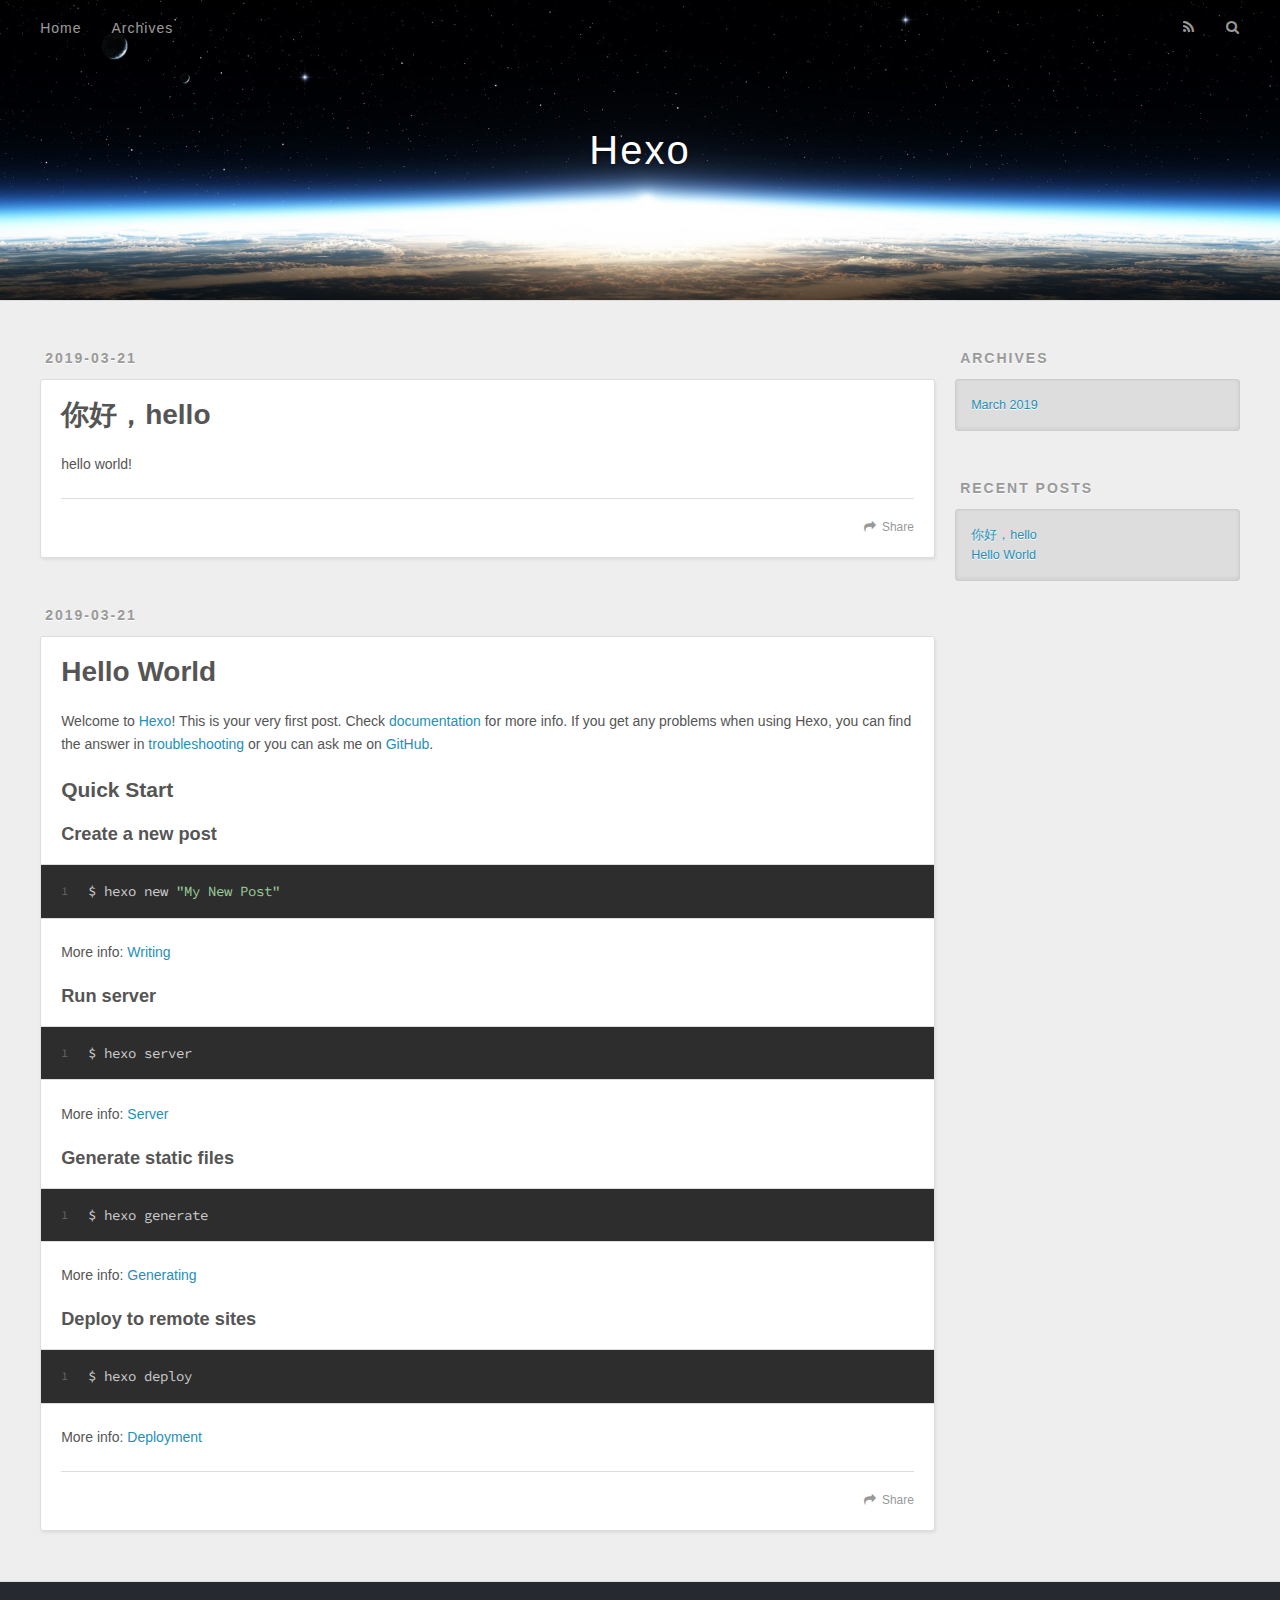
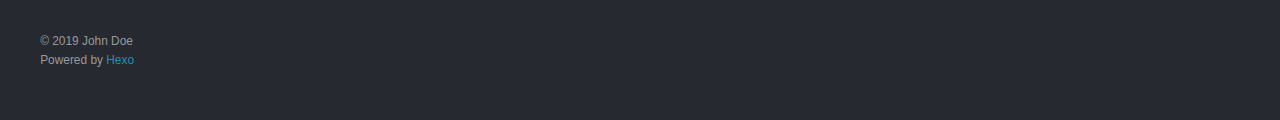
==== index.html @ f53dae97 "Site updated: 2019-03-24 10:38:30" ====
<!DOCTYPE html>
<html>
<head><meta name="generator" content="Hexo 3.8.0">
  <meta charset="utf-8">
  

  
  <title>Hexo</title>
  <meta name="viewport" content="width=device-width, initial-scale=1, maximum-scale=1">
  <meta property="og:type" content="website">
<meta property="og:title" content="Hexo">
<meta property="og:url" content="http://yoursite.com/index.html">
<meta property="og:site_name" content="Hexo">
<meta property="og:locale" content="default">
<meta name="twitter:card" content="summary">
<meta name="twitter:title" content="Hexo">
  
    <link rel="alternate" href="/atom.xml" title="Hexo" type="application/atom+xml">
  
  
    <link rel="icon" href="/favicon.png">
  
  
    <link href="//fonts.googleapis.com/css?family=Source+Code+Pro" rel="stylesheet" type="text/css">
  
  <link rel="stylesheet" href="/css/style.css">
</head>
</html>
<body>
  <div id="container">
    <div id="wrap">
      <header id="header">
  <div id="banner"></div>
  <div id="header-outer" class="outer">
    <div id="header-title" class="inner">
      <h1 id="logo-wrap">
        <a href="/" id="logo">Hexo</a>
      </h1>
      
    </div>
    <div id="header-inner" class="inner">
      <nav id="main-nav">
        <a id="main-nav-toggle" class="nav-icon"></a>
        
          <a class="main-nav-link" href="/">Home</a>
        
          <a class="main-nav-link" href="/archives">Archives</a>
        
      </nav>
      <nav id="sub-nav">
        
          <a id="nav-rss-link" class="nav-icon" href="/atom.xml" title="RSS Feed"></a>
        
        <a id="nav-search-btn" class="nav-icon" title="Search"></a>
      </nav>
      <div id="search-form-wrap">
        <form action="//google.com/search" method="get" accept-charset="UTF-8" class="search-form"><input type="search" name="q" class="search-form-input" placeholder="Search"><button type="submit" class="search-form-submit">&#xF002;</button><input type="hidden" name="sitesearch" value="http://yoursite.com"></form>
      </div>
    </div>
  </div>
</header>
      <div class="outer">
        <section id="main">
  
    <article id="post-你好，hello" class="article article-type-post" itemscope itemprop="blogPost">
  <div class="article-meta">
    <a href="/2019/03/21/你好，hello/" class="article-date">
  <time datetime="2019-03-20T16:40:47.000Z" itemprop="datePublished">2019-03-21</time>
</a>
    
  </div>
  <div class="article-inner">
    
    
      <header class="article-header">
        
  
    <h1 itemprop="name">
      <a class="article-title" href="/2019/03/21/你好，hello/">你好，hello</a>
    </h1>
  

      </header>
    
    <div class="article-entry" itemprop="articleBody">
      
        <p>hello world!</p>

      
    </div>
    <footer class="article-footer">
      <a data-url="http://yoursite.com/2019/03/21/你好，hello/" data-id="cjthg7t0x0001mwy4yg0ju1cf" class="article-share-link">Share</a>
      
      
    </footer>
  </div>
  
</article>


  
    <article id="post-hello-world" class="article article-type-post" itemscope itemprop="blogPost">
  <div class="article-meta">
    <a href="/2019/03/21/hello-world/" class="article-date">
  <time datetime="2019-03-20T16:17:54.569Z" itemprop="datePublished">2019-03-21</time>
</a>
    
  </div>
  <div class="article-inner">
    
    
      <header class="article-header">
        
  
    <h1 itemprop="name">
      <a class="article-title" href="/2019/03/21/hello-world/">Hello World</a>
    </h1>
  

      </header>
    
    <div class="article-entry" itemprop="articleBody">
      
        <p>Welcome to <a href="https://hexo.io/" target="_blank" rel="noopener">Hexo</a>! This is your very first post. Check <a href="https://hexo.io/docs/" target="_blank" rel="noopener">documentation</a> for more info. If you get any problems when using Hexo, you can find the answer in <a href="https://hexo.io/docs/troubleshooting.html" target="_blank" rel="noopener">troubleshooting</a> or you can ask me on <a href="https://github.com/hexojs/hexo/issues" target="_blank" rel="noopener">GitHub</a>.</p>
<h2 id="Quick-Start"><a href="#Quick-Start" class="headerlink" title="Quick Start"></a>Quick Start</h2><h3 id="Create-a-new-post"><a href="#Create-a-new-post" class="headerlink" title="Create a new post"></a>Create a new post</h3><figure class="highlight bash"><table><tr><td class="gutter"><pre><span class="line">1</span><br></pre></td><td class="code"><pre><span class="line">$ hexo new <span class="string">"My New Post"</span></span><br></pre></td></tr></table></figure>
<p>More info: <a href="https://hexo.io/docs/writing.html" target="_blank" rel="noopener">Writing</a></p>
<h3 id="Run-server"><a href="#Run-server" class="headerlink" title="Run server"></a>Run server</h3><figure class="highlight bash"><table><tr><td class="gutter"><pre><span class="line">1</span><br></pre></td><td class="code"><pre><span class="line">$ hexo server</span><br></pre></td></tr></table></figure>
<p>More info: <a href="https://hexo.io/docs/server.html" target="_blank" rel="noopener">Server</a></p>
<h3 id="Generate-static-files"><a href="#Generate-static-files" class="headerlink" title="Generate static files"></a>Generate static files</h3><figure class="highlight bash"><table><tr><td class="gutter"><pre><span class="line">1</span><br></pre></td><td class="code"><pre><span class="line">$ hexo generate</span><br></pre></td></tr></table></figure>
<p>More info: <a href="https://hexo.io/docs/generating.html" target="_blank" rel="noopener">Generating</a></p>
<h3 id="Deploy-to-remote-sites"><a href="#Deploy-to-remote-sites" class="headerlink" title="Deploy to remote sites"></a>Deploy to remote sites</h3><figure class="highlight bash"><table><tr><td class="gutter"><pre><span class="line">1</span><br></pre></td><td class="code"><pre><span class="line">$ hexo deploy</span><br></pre></td></tr></table></figure>
<p>More info: <a href="https://hexo.io/docs/deployment.html" target="_blank" rel="noopener">Deployment</a></p>

      
    </div>
    <footer class="article-footer">
      <a data-url="http://yoursite.com/2019/03/21/hello-world/" data-id="cjthg7t0c0000mwy4urwlwhqb" class="article-share-link">Share</a>
      
      
    </footer>
  </div>
  
</article>


  


</section>
        
          <aside id="sidebar">
  
    

  
    

  
    
  
    
  <div class="widget-wrap">
    <h3 class="widget-title">Archives</h3>
    <div class="widget">
      <ul class="archive-list"><li class="archive-list-item"><a class="archive-list-link" href="/archives/2019/03/">March 2019</a></li></ul>
    </div>
  </div>


  
    
  <div class="widget-wrap">
    <h3 class="widget-title">Recent Posts</h3>
    <div class="widget">
      <ul>
        
          <li>
            <a href="/2019/03/21/你好，hello/">你好，hello</a>
          </li>
        
          <li>
            <a href="/2019/03/21/hello-world/">Hello World</a>
          </li>
        
      </ul>
    </div>
  </div>

  
</aside>
        
      </div>
      <footer id="footer">
  
  <div class="outer">
    <div id="footer-info" class="inner">
      &copy; 2019 John Doe<br>
      Powered by <a href="http://hexo.io/" target="_blank">Hexo</a>
    </div>
  </div>
</footer>
    </div>
    <nav id="mobile-nav">
  
    <a href="/" class="mobile-nav-link">Home</a>
  
    <a href="/archives" class="mobile-nav-link">Archives</a>
  
</nav>
    

<script src="//ajax.googleapis.com/ajax/libs/jquery/2.0.3/jquery.min.js"></script>


  <link rel="stylesheet" href="/fancybox/jquery.fancybox.css">
  <script src="/fancybox/jquery.fancybox.pack.js"></script>


<script src="/js/script.js"></script>



  </div>
</body>
</html>
---- css/style.css ----
body {
  width: 100%;
}
body:before,
body:after {
  content: "";
  display: table;
}
body:after {
  clear: both;
}
html,
body,
div,
span,
applet,
object,
iframe,
h1,
h2,
h3,
h4,
h5,
h6,
p,
blockquote,
pre,
a,
abbr,
acronym,
address,
big,
cite,
code,
del,
dfn,
em,
img,
ins,
kbd,
q,
s,
samp,
small,
strike,
strong,
sub,
sup,
tt,
var,
dl,
dt,
dd,
ol,
ul,
li,
fieldset,
form,
label,
legend,
table,
caption,
tbody,
tfoot,
thead,
tr,
th,
td {
  margin: 0;
  padding: 0;
  border: 0;
  outline: 0;
  font-weight: inherit;
  font-style: inherit;
  font-family: inherit;
  font-size: 100%;
  vertical-align: baseline;
}
body {
  line-height: 1;
  color: #000;
  background: #fff;
}
ol,
ul {
  list-style: none;
}
table {
  border-collapse: separate;
  border-spacing: 0;
  vertical-align: middle;
}
caption,
th,
td {
  text-align: left;
  font-weight: normal;
  vertical-align: middle;
}
a img {
  border: none;
}
input,
button {
  margin: 0;
  padding: 0;
}
input::-moz-focus-inner,
button::-moz-focus-inner {
  border: 0;
  padding: 0;
}
@font-face {
  font-family: FontAwesome;
  font-style: normal;
  font-weight: normal;
  src: url("fonts/fontawesome-webfont.eot?v=#4.0.3");
  src: url("fonts/fontawesome-webfont.eot?#iefix&v=#4.0.3") format("embedded-opentype"), url("fonts/fontawesome-webfont.woff?v=#4.0.3") format("woff"), url("fonts/fontawesome-webfont.ttf?v=#4.0.3") format("truetype"), url("fonts/fontawesome-webfont.svg#fontawesomeregular?v=#4.0.3") format("svg");
}
html,
body,
#container {
  height: 100%;
}
body {
  background: #eee;
  font: 14px -apple-system, BlinkMacSystemFont, "Segoe UI", "Roboto", "Oxygen", "Ubuntu", "Cantarell", "Fira Sans", "Droid Sans", "Helvetica Neue", sans-serif;
  -webkit-text-size-adjust: 100%;
}
.outer {
  max-width: 1220px;
  margin: 0 auto;
  padding: 0 20px;
}
.outer:before,
.outer:after {
  content: "";
  display: table;
}
.outer:after {
  clear: both;
}
.inner {
  display: inline;
  float: left;
  width: 98.33333333333333%;
  margin: 0 0.833333333333333%;
}
.left,
.alignleft {
  float: left;
}
.right,
.alignright {
  float: right;
}
.clear {
  clear: both;
}
#container {
  position: relative;
}
.mobile-nav-on {
  overflow: hidden;
}
#wrap {
  height: 100%;
  width: 100%;
  position: absolute;
  top: 0;
  left: 0;
  -webkit-transition: 0.2s ease-out;
  -moz-transition: 0.2s ease-out;
  -ms-transition: 0.2s ease-out;
  transition: 0.2s ease-out;
  z-index: 1;
  background: #eee;
}
.mobile-nav-on #wrap {
  left: 280px;
}
@media screen and (min-width: 768px) {
  #main {
    display: inline;
    float: left;
    width: 73.33333333333333%;
    margin: 0 0.833333333333333%;
  }
}
.article-date,
.article-category-link,
.archive-year,
.widget-title {
  text-decoration: none;
  text-transform: uppercase;
  letter-spacing: 2px;
  color: #999;
  margin-bottom: 1em;
  margin-left: 5px;
  line-height: 1em;
  text-shadow: 0 1px #fff;
  font-weight: bold;
}
.article-inner,
.archive-article-inner {
  background: #fff;
  -webkit-box-shadow: 1px 2px 3px #ddd;
  box-shadow: 1px 2px 3px #ddd;
  border: 1px solid #ddd;
  border-radius: 3px;
}
.article-entry h1,
.widget h1 {
  font-size: 2em;
}
.article-entry h2,
.widget h2 {
  font-size: 1.5em;
}
.article-entry h3,
.widget h3 {
  font-size: 1.3em;
}
.article-entry h4,
.widget h4 {
  font-size: 1.2em;
}
.article-entry h5,
.widget h5 {
  font-size: 1em;
}
.article-entry h6,
.widget h6 {
  font-size: 1em;
  color: #999;
}
.article-entry hr,
.widget hr {
  border: 1px dashed #ddd;
}
.article-entry strong,
.widget strong {
  font-weight: bold;
}
.article-entry em,
.widget em,
.article-entry cite,
.widget cite {
  font-style: italic;
}
.article-entry sup,
.widget sup,
.article-entry sub,
.widget sub {
  font-size: 0.75em;
  line-height: 0;
  position: relative;
  vertical-align: baseline;
}
.article-entry sup,
.widget sup {
  top: -0.5em;
}
.article-entry sub,
.widget sub {
  bottom: -0.2em;
}
.article-entry small,
.widget small {
  font-size: 0.85em;
}
.article-entry acronym,
.widget acronym,
.article-entry abbr,
.widget abbr {
  border-bottom: 1px dotted;
}
.article-entry ul,
.widget ul,
.article-entry ol,
.widget ol,
.article-entry dl,
.widget dl {
  margin: 0 20px;
  line-height: 1.6em;
}
.article-entry ul ul,
.widget ul ul,
.article-entry ol ul,
.widget ol ul,
.article-entry ul ol,
.widget ul ol,
.article-entry ol ol,
.widget ol ol {
  margin-top: 0;
  margin-bottom: 0;
}
.article-entry ul,
.widget ul {
  list-style: disc;
}
.article-entry ol,
.widget ol {
  list-style: decimal;
}
.article-entry dt,
.widget dt {
  font-weight: bold;
}
#header {
  height: 300px;
  position: relative;
  border-bottom: 1px solid #ddd;
}
#header:before,
#header:after {
  content: "";
  position: absolute;
  left: 0;
  right: 0;
  height: 40px;
}
#header:before {
  top: 0;
  background: -webkit-linear-gradient(rgba(0,0,0,0.2), transparent);
  background: -moz-linear-gradient(rgba(0,0,0,0.2), transparent);
  background: -ms-linear-gradient(rgba(0,0,0,0.2), transparent);
  background: linear-gradient(rgba(0,0,0,0.2), transparent);
}
#header:after {
  bottom: 0;
  background: -webkit-linear-gradient(transparent, rgba(0,0,0,0.2));
  background: -moz-linear-gradient(transparent, rgba(0,0,0,0.2));
  background: -ms-linear-gradient(transparent, rgba(0,0,0,0.2));
  background: linear-gradient(transparent, rgba(0,0,0,0.2));
}
#header-outer {
  height: 100%;
  position: relative;
}
#header-inner {
  position: relative;
  overflow: hidden;
}
#banner {
  position: absolute;
  top: 0;
  left: 0;
  width: 100%;
  height: 100%;
  background: url("images/banner.jpg") center #000;
  -webkit-background-size: cover;
  -moz-background-size: cover;
  background-size: cover;
  z-index: -1;
}
#header-title {
  text-align: center;
  height: 40px;
  position: absolute;
  top: 50%;
  left: 0;
  margin-top: -20px;
}
#logo,
#subtitle {
  text-decoration: none;
  color: #fff;
  font-weight: 300;
  text-shadow: 0 1px 4px rgba(0,0,0,0.3);
}
#logo {
  font-size: 40px;
  line-height: 40px;
  letter-spacing: 2px;
}
#subtitle {
  font-size: 16px;
  line-height: 16px;
  letter-spacing: 1px;
}
#subtitle-wrap {
  margin-top: 16px;
}
#main-nav {
  float: left;
  margin-left: -15px;
}
.nav-icon,
.main-nav-link {
  float: left;
  color: #fff;
  opacity: 0.6;
  text-decoration: none;
  text-shadow: 0 1px rgba(0,0,0,0.2);
  -webkit-transition: opacity 0.2s;
  -moz-transition: opacity 0.2s;
  -ms-transition: opacity 0.2s;
  transition: opacity 0.2s;
  display: block;
  padding: 20px 15px;
}
.nav-icon:hover,
.main-nav-link:hover {
  opacity: 1;
}
.nav-icon {
  font-family: FontAwesome;
  text-align: center;
  font-size: 14px;
  width: 14px;
  height: 14px;
  padding: 20px 15px;
  position: relative;
  cursor: pointer;
}
.main-nav-link {
  font-weight: 300;
  letter-spacing: 1px;
}
@media screen and (max-width: 479px) {
  .main-nav-link {
    display: none;
  }
}
#main-nav-toggle {
  display: none;
}
#main-nav-toggle:before {
  content: "\f0c9";
}
@media screen and (max-width: 479px) {
  #main-nav-toggle {
    display: block;
  }
}
#sub-nav {
  float: right;
  margin-right: -15px;
}
#nav-rss-link:before {
  content: "\f09e";
}
#nav-search-btn:before {
  content: "\f002";
}
#search-form-wrap {
  position: absolute;
  top: 15px;
  width: 150px;
  height: 30px;
  right: -150px;
  opacity: 0;
  -webkit-transition: 0.2s ease-out;
  -moz-transition: 0.2s ease-out;
  -ms-transition: 0.2s ease-out;
  transition: 0.2s ease-out;
}
#search-form-wrap.on {
  opacity: 1;
  right: 0;
}
@media screen and (max-width: 479px) {
  #search-form-wrap {
    width: 100%;
    right: -100%;
  }
}
.search-form {
  position: absolute;
  top: 0;
  left: 0;
  right: 0;
  background: #fff;
  padding: 5px 15px;
  border-radius: 15px;
  -webkit-box-shadow: 0 0 10px rgba(0,0,0,0.3);
  box-shadow: 0 0 10px rgba(0,0,0,0.3);
}
.search-form-input {
  border: none;
  background: none;
  color: #555;
  width: 100%;
  font: 13px -apple-system, BlinkMacSystemFont, "Segoe UI", "Roboto", "Oxygen", "Ubuntu", "Cantarell", "Fira Sans", "Droid Sans", "Helvetica Neue", sans-serif;
  outline: none;
}
.search-form-input::-webkit-search-results-decoration,
.search-form-input::-webkit-search-cancel-button {
  -webkit-appearance: none;
}
.search-form-submit {
  position: absolute;
  top: 50%;
  right: 10px;
  margin-top: -7px;
  font: 13px FontAwesome;
  border: none;
  background: none;
  color: #bbb;
  cursor: pointer;
}
.search-form-submit:hover,
.search-form-submit:focus {
  color: #777;
}
.article {
  margin: 50px 0;
}
.article-inner {
  overflow: hidden;
}
.article-meta:before,
.article-meta:after {
  content: "";
  display: table;
}
.article-meta:after {
  clear: both;
}
.article-date {
  float: left;
}
.article-category {
  float: left;
  line-height: 1em;
  color: #ccc;
  text-shadow: 0 1px #fff;
  margin-left: 8px;
}
.article-category:before {
  content: "\2022";
}
.article-category-link {
  margin: 0 12px 1em;
}
.article-header {
  padding: 20px 20px 0;
}
.article-title {
  text-decoration: none;
  font-size: 2em;
  font-weight: bold;
  color: #555;
  line-height: 1.1em;
  -webkit-transition: color 0.2s;
  -moz-transition: color 0.2s;
  -ms-transition: color 0.2s;
  transition: color 0.2s;
}
a.article-title:hover {
  color: #258fb8;
}
.article-entry {
  color: #555;
  padding: 0 20px;
}
.article-entry:before,
.article-entry:after {
  content: "";
  display: table;
}
.article-entry:after {
  clear: both;
}
.article-entry p,
.article-entry table {
  line-height: 1.6em;
  margin: 1.6em 0;
}
.article-entry h1,
.article-entry h2,
.article-entry h3,
.article-entry h4,
.article-entry h5,
.article-entry h6 {
  font-weight: bold;
}
.article-entry h1,
.article-entry h2,
.article-entry h3,
.article-entry h4,
.article-entry h5,
.article-entry h6 {
  line-height: 1.1em;
  margin: 1.1em 0;
}
.article-entry a {
  color: #258fb8;
  text-decoration: none;
}
.article-entry a:hover {
  text-decoration: underline;
}
.article-entry ul,
.article-entry ol,
.article-entry dl {
  margin-top: 1.6em;
  margin-bottom: 1.6em;
}
.article-entry img,
.article-entry video {
  max-width: 100%;
  height: auto;
  display: block;
  margin: auto;
}
.article-entry iframe {
  border: none;
}
.article-entry table {
  width: 100%;
  border-collapse: collapse;
  border-spacing: 0;
}
.article-entry th {
  font-weight: bold;
  border-bottom: 3px solid #ddd;
  padding-bottom: 0.5em;
}
.article-entry td {
  border-bottom: 1px solid #ddd;
  padding: 10px 0;
}
.article-entry blockquote {
  font-family: Georgia, "Times New Roman", serif;
  font-size: 1.4em;
  margin: 1.6em 20px;
  text-align: center;
}
.article-entry blockquote footer {
  font-size: 14px;
  margin: 1.6em 0;
  font-family: -apple-system, BlinkMacSystemFont, "Segoe UI", "Roboto", "Oxygen", "Ubuntu", "Cantarell", "Fira Sans", "Droid Sans", "Helvetica Neue", sans-serif;
}
.article-entry blockquote footer cite:before {
  content: "—";
  padding: 0 0.5em;
}
.article-entry .pullquote {
  text-align: left;
  width: 45%;
  margin: 0;
}
.article-entry .pullquote.left {
  margin-left: 0.5em;
  margin-right: 1em;
}
.article-entry .pullquote.right {
  margin-right: 0.5em;
  margin-left: 1em;
}
.article-entry .caption {
  color: #999;
  display: block;
  font-size: 0.9em;
  margin-top: 0.5em;
  position: relative;
  text-align: center;
}
.article-entry .video-container {
  position: relative;
  padding-top: 56.25%;
  height: 0;
  overflow: hidden;
}
.article-entry .video-container iframe,
.article-entry .video-container object,
.article-entry .video-container embed {
  position: absolute;
  top: 0;
  left: 0;
  width: 100%;
  height: 100%;
  margin-top: 0;
}
.article-more-link a {
  display: inline-block;
  line-height: 1em;
  padding: 6px 15px;
  border-radius: 15px;
  background: #eee;
  color: #999;
  text-shadow: 0 1px #fff;
  text-decoration: none;
}
.article-more-link a:hover {
  background: #258fb8;
  color: #fff;
  text-decoration: none;
  text-shadow: 0 1px #1e7293;
}
.article-footer {
  font-size: 0.85em;
  line-height: 1.6em;
  border-top: 1px solid #ddd;
  padding-top: 1.6em;
  margin: 0 20px 20px;
}
.article-footer:before,
.article-footer:after {
  content: "";
  display: table;
}
.article-footer:after {
  clear: both;
}
.article-footer a {
  color: #999;
  text-decoration: none;
}
.article-footer a:hover {
  color: #555;
}
.article-tag-list-item {
  float: left;
  margin-right: 10px;
}
.article-tag-list-link:before {
  content: "#";
}
.article-comment-link {
  float: right;
}
.article-comment-link:before {
  content: "\f075";
  font-family: FontAwesome;
  padding-right: 8px;
}
.article-share-link {
  cursor: pointer;
  float: right;
  margin-left: 20px;
}
.article-share-link:before {
  content: "\f064";
  font-family: FontAwesome;
  padding-right: 6px;
}
#article-nav {
  position: relative;
}
#article-nav:before,
#article-nav:after {
  content: "";
  display: table;
}
#article-nav:after {
  clear: both;
}
@media screen and (min-width: 768px) {
  #article-nav {
    margin: 50px 0;
  }
  #article-nav:before {
    width: 8px;
    height: 8px;
    position: absolute;
    top: 50%;
    left: 50%;
    margin-top: -4px;
    margin-left: -4px;
    content: "";
    border-radius: 50%;
    background: #ddd;
    -webkit-box-shadow: 0 1px 2px #fff;
    box-shadow: 0 1px 2px #fff;
  }
}
.article-nav-link-wrap {
  text-decoration: none;
  text-shadow: 0 1px #fff;
  color: #999;
  -webkit-box-sizing: border-box;
  -moz-box-sizing: border-box;
  box-sizing: border-box;
  margin-top: 50px;
  text-align: center;
  display: block;
}
.article-nav-link-wrap:hover {
  color: #555;
}
@media screen and (min-width: 768px) {
  .article-nav-link-wrap {
    width: 50%;
    margin-top: 0;
  }
}
@media screen and (min-width: 768px) {
  #article-nav-newer {
    float: left;
    text-align: right;
    padding-right: 20px;
  }
}
@media screen and (min-width: 768px) {
  #article-nav-older {
    float: right;
    text-align: left;
    padding-left: 20px;
  }
}
.article-nav-caption {
  text-transform: uppercase;
  letter-spacing: 2px;
  color: #ddd;
  line-height: 1em;
  font-weight: bold;
}
#article-nav-newer .article-nav-caption {
  margin-right: -2px;
}
.article-nav-title {
  font-size: 0.85em;
  line-height: 1.6em;
  margin-top: 0.5em;
}
.article-share-box {
  position: absolute;
  display: none;
  background: #fff;
  -webkit-box-shadow: 1px 2px 10px rgba(0,0,0,0.2);
  box-shadow: 1px 2px 10px rgba(0,0,0,0.2);
  border-radius: 3px;
  margin-left: -145px;
  overflow: hidden;
  z-index: 1;
}
.article-share-box.on {
  display: block;
}
.article-share-input {
  width: 100%;
  background: none;
  -webkit-box-sizing: border-box;
  -moz-box-sizing: border-box;
  box-sizing: border-box;
  font: 14px -apple-system, BlinkMacSystemFont, "Segoe UI", "Roboto", "Oxygen", "Ubuntu", "Cantarell", "Fira Sans", "Droid Sans", "Helvetica Neue", sans-serif;
  padding: 0 15px;
  color: #555;
  outline: none;
  border: 1px solid #ddd;
  border-radius: 3px 3px 0 0;
  height: 36px;
  line-height: 36px;
}
.article-share-links {
  background: #eee;
}
.article-share-links:before,
.article-share-links:after {
  content: "";
  display: table;
}
.article-share-links:after {
  clear: both;
}
.article-share-twitter,
.article-share-facebook,
.article-share-pinterest,
.article-share-google {
  width: 50px;
  height: 36px;
  display: block;
  float: left;
  position: relative;
  color: #999;
  text-shadow: 0 1px #fff;
}
.article-share-twitter:before,
.article-share-facebook:before,
.article-share-pinterest:before,
.article-share-google:before {
  font-size: 20px;
  font-family: FontAwesome;
  width: 20px;
  height: 20px;
  position: absolute;
  top: 50%;
  left: 50%;
  margin-top: -10px;
  margin-left: -10px;
  text-align: center;
}
.article-share-twitter:hover,
.article-share-facebook:hover,
.article-share-pinterest:hover,
.article-share-google:hover {
  color: #fff;
}
.article-share-twitter:before {
  content: "\f099";
}
.article-share-twitter:hover {
  background: #00aced;
  text-shadow: 0 1px #008abe;
}
.article-share-facebook:before {
  content: "\f09a";
}
.article-share-facebook:hover {
  background: #3b5998;
  text-shadow: 0 1px #2f477a;
}
.article-share-pinterest:before {
  content: "\f0d2";
}
.article-share-pinterest:hover {
  background: #cb2027;
  text-shadow: 0 1px #a21a1f;
}
.article-share-google:before {
  content: "\f0d5";
}
.article-share-google:hover {
  background: #dd4b39;
  text-shadow: 0 1px #be3221;
}
.article-gallery {
  background: #000;
  position: relative;
}
.article-gallery-photos {
  position: relative;
  overflow: hidden;
}
.article-gallery-img {
  display: none;
  max-width: 100%;
}
.article-gallery-img:first-child {
  display: block;
}
.article-gallery-img.loaded {
  position: absolute;
  display: block;
}
.article-gallery-img img {
  display: block;
  max-width: 100%;
  margin: 0 auto;
}
#comments {
  background: #fff;
  -webkit-box-shadow: 1px 2px 3px #ddd;
  box-shadow: 1px 2px 3px #ddd;
  padding: 20px;
  border: 1px solid #ddd;
  border-radius: 3px;
  margin: 50px 0;
}
#comments a {
  color: #258fb8;
}
.archives-wrap {
  margin: 50px 0;
}
.archives:before,
.archives:after {
  content: "";
  display: table;
}
.archives:after {
  clear: both;
}
.archive-year-wrap {
  margin-bottom: 1em;
}
.archives {
  -webkit-column-gap: 10px;
  -moz-column-gap: 10px;
  column-gap: 10px;
}
@media screen and (min-width: 480px) and (max-width: 767px) {
  .archives {
    -webkit-column-count: 2;
    -moz-column-count: 2;
    column-count: 2;
  }
}
@media screen and (min-width: 768px) {
  .archives {
    -webkit-column-count: 3;
    -moz-column-count: 3;
    column-count: 3;
  }
}
.archive-article {
  -webkit-column-break-inside: avoid;
  page-break-inside: avoid;
  overflow: hidden;
  break-inside: avoid-column;
}
.archive-article-inner {
  padding: 10px;
  margin-bottom: 15px;
}
.archive-article-title {
  text-decoration: none;
  font-weight: bold;
  color: #555;
  -webkit-transition: color 0.2s;
  -moz-transition: color 0.2s;
  -ms-transition: color 0.2s;
  transition: color 0.2s;
  line-height: 1.6em;
}
.archive-article-title:hover {
  color: #258fb8;
}
.archive-article-footer {
  margin-top: 1em;
}
.archive-article-date {
  color: #999;
  text-decoration: none;
  font-size: 0.85em;
  line-height: 1em;
  margin-bottom: 0.5em;
  display: block;
}
#page-nav {
  margin: 50px auto;
  background: #fff;
  -webkit-box-shadow: 1px 2px 3px #ddd;
  box-shadow: 1px 2px 3px #ddd;
  border: 1px solid #ddd;
  border-radius: 3px;
  text-align: center;
  color: #999;
  overflow: hidden;
}
#page-nav:before,
#page-nav:after {
  content: "";
  display: table;
}
#page-nav:after {
  clear: both;
}
#page-nav a,
#page-nav span {
  padding: 10px 20px;
  line-height: 1;
  height: 2ex;
}
#page-nav a {
  color: #999;
  text-decoration: none;
}
#page-nav a:hover {
  background: #999;
  color: #fff;
}
#page-nav .prev {
  float: left;
}
#page-nav .next {
  float: right;
}
#page-nav .page-number {
  display: inline-block;
}
@media screen and (max-width: 479px) {
  #page-nav .page-number {
    display: none;
  }
}
#page-nav .current {
  color: #555;
  font-weight: bold;
}
#page-nav .space {
  color: #ddd;
}
#footer {
  background: #262a30;
  padding: 50px 0;
  border-top: 1px solid #ddd;
  color: #999;
}
#footer a {
  color: #258fb8;
  text-decoration: none;
}
#footer a:hover {
  text-decoration: underline;
}
#footer-info {
  line-height: 1.6em;
  font-size: 0.85em;
}
.article-entry pre,
.article-entry .highlight {
  background: #2d2d2d;
  margin: 0 -20px;
  padding: 15px 20px;
  border-style: solid;
  border-color: #ddd;
  border-width: 1px 0;
  overflow: auto;
  color: #ccc;
  line-height: 22.400000000000002px;
}
.article-entry .highlight .gutter pre,
.article-entry .gist .gist-file .gist-data .line-numbers {
  color: #666;
  font-size: 0.85em;
}
.article-entry pre,
.article-entry code {
  font-family: "Source Code Pro", Consolas, Monaco, Menlo, Consolas, monospace;
}
.article-entry code {
  background: #eee;
  text-shadow: 0 1px #fff;
  padding: 0 0.3em;
}
.article-entry pre code {
  background: none;
  text-shadow: none;
  padding: 0;
}
.article-entry .highlight pre {
  border: none;
  margin: 0;
  padding: 0;
}
.article-entry .highlight table {
  margin: 0;
  width: auto;
}
.article-entry .highlight td {
  border: none;
  padding: 0;
}
.article-entry .highlight figcaption {
  font-size: 0.85em;
  color: #999;
  line-height: 1em;
  margin-bottom: 1em;
}
.article-entry .highlight figcaption:before,
.article-entry .highlight figcaption:after {
  content: "";
  display: table;
}
.article-entry .highlight figcaption:after {
  clear: both;
}
.article-entry .highlight figcaption a {
  float: right;
}
.article-entry .highlight .gutter pre {
  text-align: right;
  padding-right: 20px;
}
.article-entry .highlight .line {
  height: 22.400000000000002px;
}
.article-entry .highlight .line.marked {
  background: #515151;
}
.article-entry .gist {
  margin: 0 -20px;
  border-style: solid;
  border-color: #ddd;
  border-width: 1px 0;
  background: #2d2d2d;
  padding: 15px 20px 15px 0;
}
.article-entry .gist .gist-file {
  border: none;
  font-family: "Source Code Pro", Consolas, Monaco, Menlo, Consolas, monospace;
  margin: 0;
}
.article-entry .gist .gist-file .gist-data {
  background: none;
  border: none;
}
.article-entry .gist .gist-file .gist-data .line-numbers {
  background: none;
  border: none;
  padding: 0 20px 0 0;
}
.article-entry .gist .gist-file .gist-data .line-data {
  padding: 0 !important;
}
.article-entry .gist .gist-file .highlight {
  margin: 0;
  padding: 0;
  border: none;
}
.article-entry .gist .gist-file .gist-meta {
  background: #2d2d2d;
  color: #999;
  font: 0.85em -apple-system, BlinkMacSystemFont, "Segoe UI", "Roboto", "Oxygen", "Ubuntu", "Cantarell", "Fira Sans", "Droid Sans", "Helvetica Neue", sans-serif;
  text-shadow: 0 0;
  padding: 0;
  margin-top: 1em;
  margin-left: 20px;
}
.article-entry .gist .gist-file .gist-meta a {
  color: #258fb8;
  font-weight: normal;
}
.article-entry .gist .gist-file .gist-meta a:hover {
  text-decoration: underline;
}
pre .comment,
pre .title {
  color: #999;
}
pre .variable,
pre .attribute,
pre .tag,
pre .regexp,
pre .ruby .constant,
pre .xml .tag .title,
pre .xml .pi,
pre .xml .doctype,
pre .html .doctype,
pre .css .id,
pre .css .class,
pre .css .pseudo {
  color: #f2777a;
}
pre .number,
pre .preprocessor,
pre .built_in,
pre .literal,
pre .params,
pre .constant {
  color: #f99157;
}
pre .class,
pre .ruby .class .title,
pre .css .rules .attribute {
  color: #9c9;
}
pre .string,
pre .value,
pre .inheritance,
pre .header,
pre .ruby .symbol,
pre .xml .cdata {
  color: #9c9;
}
pre .css .hexcolor {
  color: #6cc;
}
pre .function,
pre .python .decorator,
pre .python .title,
pre .ruby .function .title,
pre .ruby .title .keyword,
pre .perl .sub,
pre .javascript .title,
pre .coffeescript .title {
  color: #69c;
}
pre .keyword,
pre .javascript .function {
  color: #c9c;
}
@media screen and (max-width: 479px) {
  #mobile-nav {
    position: absolute;
    top: 0;
    left: 0;
    width: 280px;
    height: 100%;
    background: #191919;
    border-right: 1px solid #fff;
  }
}
@media screen and (max-width: 479px) {
  .mobile-nav-link {
    display: block;
    color: #999;
    text-decoration: none;
    padding: 15px 20px;
    font-weight: bold;
  }
  .mobile-nav-link:hover {
    color: #fff;
  }
}
@media screen and (min-width: 768px) {
  #sidebar {
    display: inline;
    float: left;
    width: 23.333333333333332%;
    margin: 0 0.833333333333333%;
  }
}
.widget-wrap {
  margin: 50px 0;
}
.widget {
  color: #777;
  text-shadow: 0 1px #fff;
  background: #ddd;
  -webkit-box-shadow: 0 -1px 4px #ccc inset;
  box-shadow: 0 -1px 4px #ccc inset;
  border: 1px solid #ccc;
  padding: 15px;
  border-radius: 3px;
}
.widget a {
  color: #258fb8;
  text-decoration: none;
}
.widget a:hover {
  text-decoration: underline;
}
.widget ul ul,
.widget ol ul,
.widget dl ul,
.widget ul ol,
.widget ol ol,
.widget dl ol,
.widget ul dl,
.widget ol dl,
.widget dl dl {
  margin-left: 15px;
  list-style: disc;
}
.widget {
  line-height: 1.6em;
  word-wrap: break-word;
  font-size: 0.9em;
}
.widget ul,
.widget ol {
  list-style: none;
  margin: 0;
}
.widget ul ul,
.widget ol ul,
.widget ul ol,
.widget ol ol {
  margin: 0 20px;
}
.widget ul ul,
.widget ol ul {
  list-style: disc;
}
.widget ul ol,
.widget ol ol {
  list-style: decimal;
}
.category-list-count,
.tag-list-count,
.archive-list-count {
  padding-left: 5px;
  color: #999;
  font-size: 0.85em;
}
.category-list-count:before,
.tag-list-count:before,
.archive-list-count:before {
  content: "(";
}
.category-list-count:after,
.tag-list-count:after,
.archive-list-count:after {
  content: ")";
}
.tagcloud a {
  margin-right: 5px;
  display: inline-block;
}
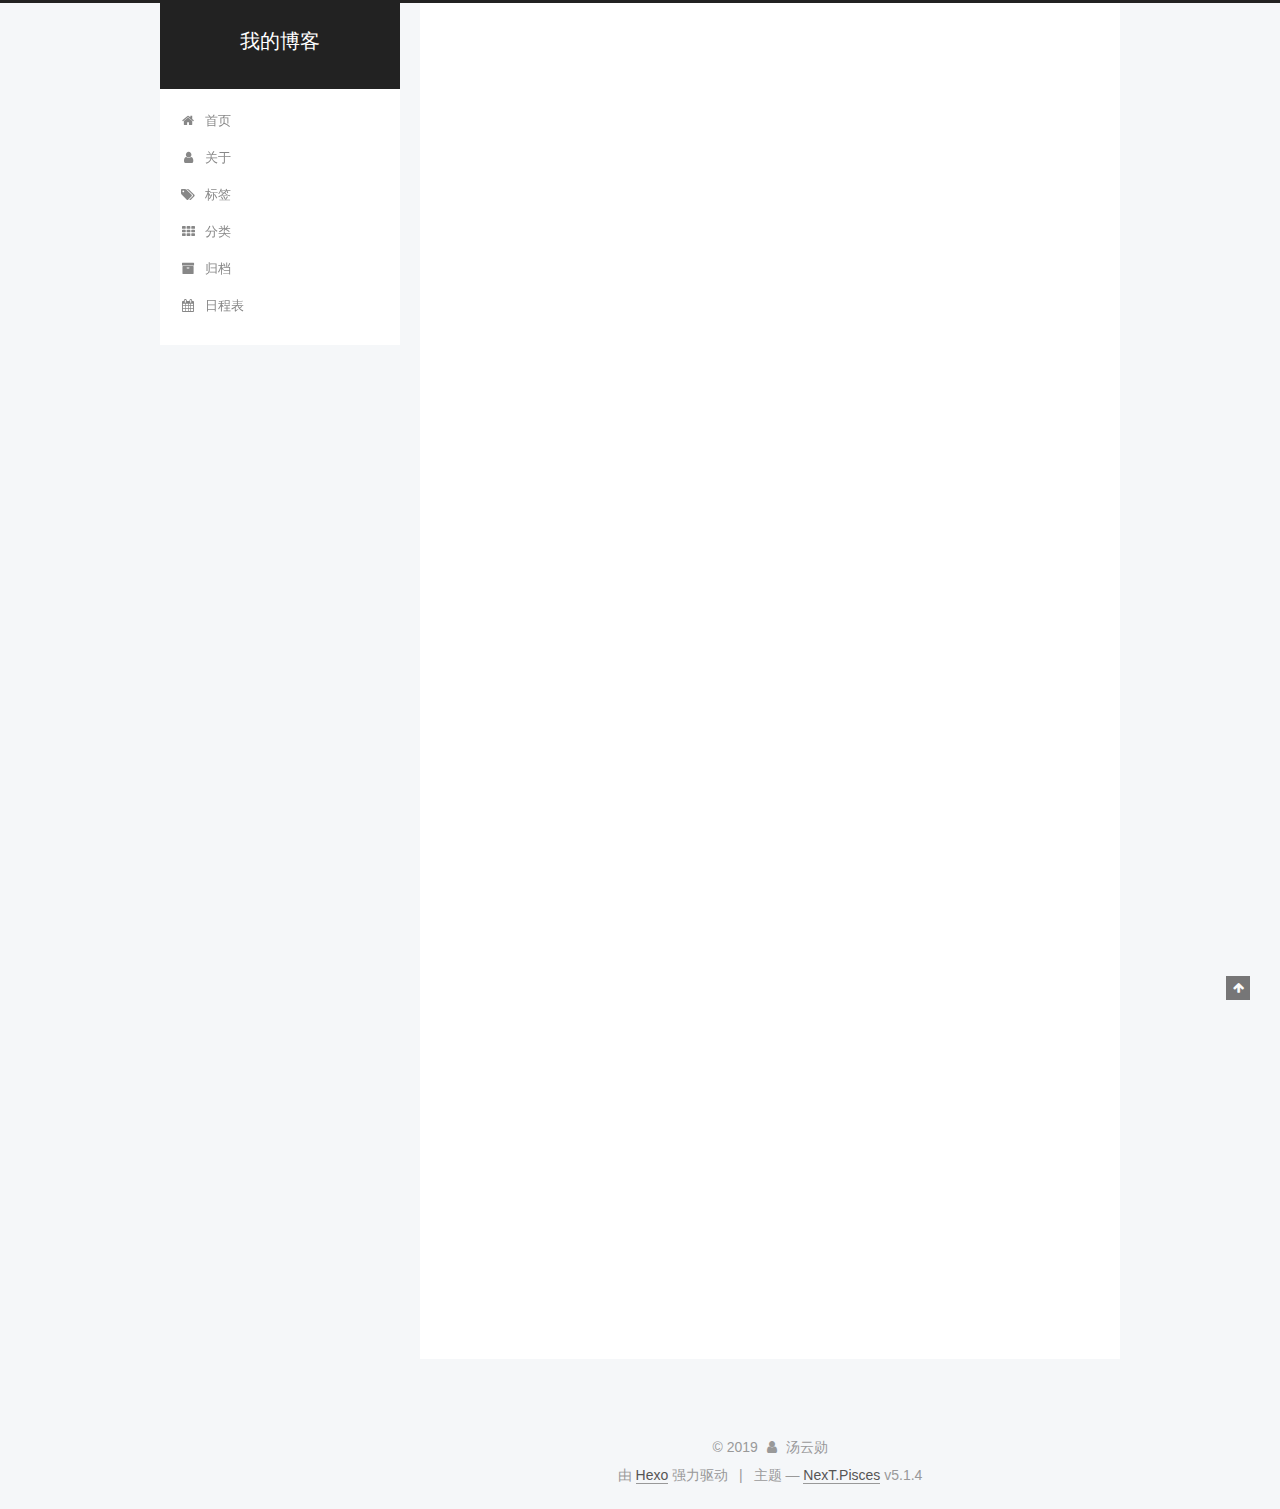
==== commit f499692c: "Site updated: 2019-03-24 14:42:10" ====
--- a/index.html
+++ b/index.html
@@ -1,127 +1,469 @@
 <!DOCTYPE html>
-<html>
+
+
+
+  
+
+
+<html class="theme-next pisces use-motion" lang="zh-Hans">
 <head><meta name="generator" content="Hexo 3.8.0">
-  <meta charset="utf-8">
-  
-
-  
-  <title>Hexo</title>
-  <meta name="viewport" content="width=device-width, initial-scale=1, maximum-scale=1">
-  <meta property="og:type" content="website">
-<meta property="og:title" content="Hexo">
+  <meta charset="UTF-8">
+<meta http-equiv="X-UA-Compatible" content="IE=edge">
+<meta name="viewport" content="width=device-width, initial-scale=1, maximum-scale=1">
+<meta name="theme-color" content="#222">
+
+
+
+
+
+
+
+
+
+<meta http-equiv="Cache-Control" content="no-transform">
+<meta http-equiv="Cache-Control" content="no-siteapp">
+
+
+
+
+
+
+
+
+
+
+
+
+
+
+
+
+  
+  
+  <link href="/lib/fancybox/source/jquery.fancybox.css?v=2.1.5" rel="stylesheet" type="text/css">
+
+
+
+
+
+
+
+<link href="/lib/font-awesome/css/font-awesome.min.css?v=4.6.2" rel="stylesheet" type="text/css">
+
+<link href="/css/main.css?v=5.1.4" rel="stylesheet" type="text/css">
+
+
+  <link rel="apple-touch-icon" sizes="180x180" href="/images/apple-touch-icon-next.png?v=5.1.4">
+
+
+  <link rel="icon" type="image/png" sizes="32x32" href="/images/favicon-32x32-next.png?v=5.1.4">
+
+
+  <link rel="icon" type="image/png" sizes="16x16" href="/images/favicon-16x16-next.png?v=5.1.4">
+
+
+  <link rel="mask-icon" href="/images/logo.svg?v=5.1.4" color="#222">
+
+
+
+
+
+  <meta name="keywords" content="Hexo, NexT">
+
+
+
+
+
+
+
+
+
+
+<meta name="description" content="一起学习，一起进步！">
+<meta property="og:type" content="website">
+<meta property="og:title" content="我的博客">
 <meta property="og:url" content="http://yoursite.com/index.html">
-<meta property="og:site_name" content="Hexo">
-<meta property="og:locale" content="default">
+<meta property="og:site_name" content="我的博客">
+<meta property="og:description" content="一起学习，一起进步！">
+<meta property="og:locale" content="zh-Hans">
 <meta name="twitter:card" content="summary">
-<meta name="twitter:title" content="Hexo">
-  
-    <link rel="alternate" href="/atom.xml" title="Hexo" type="application/atom+xml">
-  
-  
-    <link rel="icon" href="/favicon.png">
-  
-  
-    <link href="//fonts.googleapis.com/css?family=Source+Code+Pro" rel="stylesheet" type="text/css">
-  
-  <link rel="stylesheet" href="/css/style.css">
+<meta name="twitter:title" content="我的博客">
+<meta name="twitter:description" content="一起学习，一起进步！">
+
+
+
+<script type="text/javascript" id="hexo.configurations">
+  var NexT = window.NexT || {};
+  var CONFIG = {
+    root: '/',
+    scheme: 'Pisces',
+    version: '5.1.4',
+    sidebar: {"position":"left","display":"post","offset":12,"b2t":false,"scrollpercent":false,"onmobile":false},
+    fancybox: true,
+    tabs: true,
+    motion: {"enable":true,"async":false,"transition":{"post_block":"fadeIn","post_header":"slideDownIn","post_body":"slideDownIn","coll_header":"slideLeftIn","sidebar":"slideUpIn"}},
+    duoshuo: {
+      userId: '0',
+      author: '汤云勋'
+    },
+    algolia: {
+      applicationID: '',
+      apiKey: '',
+      indexName: '',
+      hits: {"per_page":10},
+      labels: {"input_placeholder":"Search for Posts","hits_empty":"We didn't find any results for the search: ${query}","hits_stats":"${hits} results found in ${time} ms"}
+    }
+  };
+</script>
+
+
+
+  <link rel="canonical" href="http://yoursite.com/">
+
+
+
+
+
+  <title>我的博客</title>
+  
+
+
+
+
+
+
+
+
 </head>
-</html>
-<body>
-  <div id="container">
-    <div id="wrap">
-      <header id="header">
-  <div id="banner"></div>
-  <div id="header-outer" class="outer">
-    <div id="header-title" class="inner">
-      <h1 id="logo-wrap">
-        <a href="/" id="logo">Hexo</a>
-      </h1>
-      
+
+<body itemscope itemtype="http://schema.org/WebPage" lang="zh-Hans">
+
+  
+  
+    
+  
+
+  <div class="container sidebar-position-left 
+  page-home">
+    <div class="headband"></div>
+
+    <header id="header" class="header" itemscope itemtype="http://schema.org/WPHeader">
+      <div class="header-inner"><div class="site-brand-wrapper">
+  <div class="site-meta ">
+    
+
+    <div class="custom-logo-site-title">
+      <a href="/" class="brand" rel="start">
+        <span class="logo-line-before"><i></i></span>
+        <span class="site-title">我的博客</span>
+        <span class="logo-line-after"><i></i></span>
+      </a>
     </div>
-    <div id="header-inner" class="inner">
-      <nav id="main-nav">
-        <a id="main-nav-toggle" class="nav-icon"></a>
-        
-          <a class="main-nav-link" href="/">Home</a>
-        
-          <a class="main-nav-link" href="/archives">Archives</a>
-        
-      </nav>
-      <nav id="sub-nav">
-        
-          <a id="nav-rss-link" class="nav-icon" href="/atom.xml" title="RSS Feed"></a>
-        
-        <a id="nav-search-btn" class="nav-icon" title="Search"></a>
-      </nav>
-      <div id="search-form-wrap">
-        <form action="//google.com/search" method="get" accept-charset="UTF-8" class="search-form"><input type="search" name="q" class="search-form-input" placeholder="Search"><button type="submit" class="search-form-submit">&#xF002;</button><input type="hidden" name="sitesearch" value="http://yoursite.com"></form>
-      </div>
+      
+        <p class="site-subtitle"></p>
+      
+  </div>
+
+  <div class="site-nav-toggle">
+    <button>
+      <span class="btn-bar"></span>
+      <span class="btn-bar"></span>
+      <span class="btn-bar"></span>
+    </button>
+  </div>
+</div>
+
+<nav class="site-nav">
+  
+
+  
+    <ul id="menu" class="menu">
+      
+        
+        <li class="menu-item menu-item-home">
+          <a href="/" rel="section">
+            
+              <i class="menu-item-icon fa fa-fw fa-home"></i> <br>
+            
+            首页
+          </a>
+        </li>
+      
+        
+        <li class="menu-item menu-item-about">
+          <a href="/about/" rel="section">
+            
+              <i class="menu-item-icon fa fa-fw fa-user"></i> <br>
+            
+            关于
+          </a>
+        </li>
+      
+        
+        <li class="menu-item menu-item-tags">
+          <a href="/tags/" rel="section">
+            
+              <i class="menu-item-icon fa fa-fw fa-tags"></i> <br>
+            
+            标签
+          </a>
+        </li>
+      
+        
+        <li class="menu-item menu-item-categories">
+          <a href="/categories/" rel="section">
+            
+              <i class="menu-item-icon fa fa-fw fa-th"></i> <br>
+            
+            分类
+          </a>
+        </li>
+      
+        
+        <li class="menu-item menu-item-archives">
+          <a href="/archives/" rel="section">
+            
+              <i class="menu-item-icon fa fa-fw fa-archive"></i> <br>
+            
+            归档
+          </a>
+        </li>
+      
+        
+        <li class="menu-item menu-item-schedule">
+          <a href="/schedule/" rel="section">
+            
+              <i class="menu-item-icon fa fa-fw fa-calendar"></i> <br>
+            
+            日程表
+          </a>
+        </li>
+      
+
+      
+    </ul>
+  
+
+  
+</nav>
+
+
+
+ </div>
+    </header>
+
+    <main id="main" class="main">
+      <div class="main-inner">
+        <div class="content-wrap">
+          <div id="content" class="content">
+            
+  <section id="posts" class="posts-expand">
+    
+      
+
+  
+
+  
+  
+  
+
+  <article class="post post-type-normal" itemscope itemtype="http://schema.org/Article">
+  
+  
+  
+  <div class="post-block">
+    <link itemprop="mainEntityOfPage" href="http://yoursite.com/2019/03/21/你好，hello/">
+
+    <span hidden itemprop="author" itemscope itemtype="http://schema.org/Person">
+      <meta itemprop="name" content="汤云勋">
+      <meta itemprop="description" content>
+      <meta itemprop="image" content="/images/avatar.gif">
+    </span>
+
+    <span hidden itemprop="publisher" itemscope itemtype="http://schema.org/Organization">
+      <meta itemprop="name" content="我的博客">
+    </span>
+
+    
+      <header class="post-header">
+
+        
+        
+          <h1 class="post-title" itemprop="name headline">
+                
+                <a class="post-title-link" href="/2019/03/21/你好，hello/" itemprop="url">你好，hello</a></h1>
+        
+
+        <div class="post-meta">
+          <span class="post-time">
+            
+              <span class="post-meta-item-icon">
+                <i class="fa fa-calendar-o"></i>
+              </span>
+              
+                <span class="post-meta-item-text">发表于</span>
+              
+              <time title="创建于" itemprop="dateCreated datePublished" datetime="2019-03-21T00:40:47+08:00">
+                2019-03-21
+              </time>
+            
+
+            
+
+            
+          </span>
+
+          
+
+          
+            
+          
+
+          
+          
+
+          
+
+          
+
+          
+
+        </div>
+      </header>
+    
+
+    
+    
+    
+    <div class="post-body" itemprop="articleBody">
+
+      
+      
+
+      
+        
+          
+            <p>hello world!</p>
+
+          
+        
+      
     </div>
-  </div>
-</header>
-      <div class="outer">
-        <section id="main">
-  
-    <article id="post-你好，hello" class="article article-type-post" itemscope itemprop="blogPost">
-  <div class="article-meta">
-    <a href="/2019/03/21/你好，hello/" class="article-date">
-  <time datetime="2019-03-20T16:40:47.000Z" itemprop="datePublished">2019-03-21</time>
-</a>
-    
-  </div>
-  <div class="article-inner">
-    
-    
-      <header class="article-header">
-        
-  
-    <h1 itemprop="name">
-      <a class="article-title" href="/2019/03/21/你好，hello/">你好，hello</a>
-    </h1>
-  
-
-      </header>
-    
-    <div class="article-entry" itemprop="articleBody">
-      
-        <p>hello world!</p>
-
-      
-    </div>
-    <footer class="article-footer">
-      <a data-url="http://yoursite.com/2019/03/21/你好，hello/" data-id="cjthg7t0x0001mwy4yg0ju1cf" class="article-share-link">Share</a>
-      
+    
+    
+    
+
+    
+
+    
+
+    
+
+    <footer class="post-footer">
+      
+
+      
+
+      
+
+      
+      
+        <div class="post-eof"></div>
       
     </footer>
   </div>
   
-</article>
-
-
-  
-    <article id="post-hello-world" class="article article-type-post" itemscope itemprop="blogPost">
-  <div class="article-meta">
-    <a href="/2019/03/21/hello-world/" class="article-date">
-  <time datetime="2019-03-20T16:17:54.569Z" itemprop="datePublished">2019-03-21</time>
-</a>
-    
-  </div>
-  <div class="article-inner">
-    
-    
-      <header class="article-header">
-        
-  
-    <h1 itemprop="name">
-      <a class="article-title" href="/2019/03/21/hello-world/">Hello World</a>
-    </h1>
-  
-
+  
+  
+  </article>
+
+
+    
+      
+
+  
+
+  
+  
+  
+
+  <article class="post post-type-normal" itemscope itemtype="http://schema.org/Article">
+  
+  
+  
+  <div class="post-block">
+    <link itemprop="mainEntityOfPage" href="http://yoursite.com/2019/03/21/hello-world/">
+
+    <span hidden itemprop="author" itemscope itemtype="http://schema.org/Person">
+      <meta itemprop="name" content="汤云勋">
+      <meta itemprop="description" content>
+      <meta itemprop="image" content="/images/avatar.gif">
+    </span>
+
+    <span hidden itemprop="publisher" itemscope itemtype="http://schema.org/Organization">
+      <meta itemprop="name" content="我的博客">
+    </span>
+
+    
+      <header class="post-header">
+
+        
+        
+          <h1 class="post-title" itemprop="name headline">
+                
+                <a class="post-title-link" href="/2019/03/21/hello-world/" itemprop="url">Hello World</a></h1>
+        
+
+        <div class="post-meta">
+          <span class="post-time">
+            
+              <span class="post-meta-item-icon">
+                <i class="fa fa-calendar-o"></i>
+              </span>
+              
+                <span class="post-meta-item-text">发表于</span>
+              
+              <time title="创建于" itemprop="dateCreated datePublished" datetime="2019-03-21T00:17:54+08:00">
+                2019-03-21
+              </time>
+            
+
+            
+
+            
+          </span>
+
+          
+
+          
+            
+          
+
+          
+          
+
+          
+
+          
+
+          
+
+        </div>
       </header>
     
-    <div class="article-entry" itemprop="articleBody">
-      
-        <p>Welcome to <a href="https://hexo.io/" target="_blank" rel="noopener">Hexo</a>! This is your very first post. Check <a href="https://hexo.io/docs/" target="_blank" rel="noopener">documentation</a> for more info. If you get any problems when using Hexo, you can find the answer in <a href="https://hexo.io/docs/troubleshooting.html" target="_blank" rel="noopener">troubleshooting</a> or you can ask me on <a href="https://github.com/hexojs/hexo/issues" target="_blank" rel="noopener">GitHub</a>.</p>
+
+    
+    
+    
+    <div class="post-body" itemprop="articleBody">
+
+      
+      
+
+      
+        
+          
+            <p>Welcome to <a href="https://hexo.io/" target="_blank" rel="noopener">Hexo</a>! This is your very first post. Check <a href="https://hexo.io/docs/" target="_blank" rel="noopener">documentation</a> for more info. If you get any problems when using Hexo, you can find the answer in <a href="https://hexo.io/docs/troubleshooting.html" target="_blank" rel="noopener">troubleshooting</a> or you can ask me on <a href="https://github.com/hexojs/hexo/issues" target="_blank" rel="noopener">GitHub</a>.</p>
 <h2 id="Quick-Start"><a href="#Quick-Start" class="headerlink" title="Quick Start"></a>Quick Start</h2><h3 id="Create-a-new-post"><a href="#Create-a-new-post" class="headerlink" title="Create a new post"></a>Create a new post</h3><figure class="highlight bash"><table><tr><td class="gutter"><pre><span class="line">1</span><br></pre></td><td class="code"><pre><span class="line">$ hexo new <span class="string">"My New Post"</span></span><br></pre></td></tr></table></figure>
 <p>More info: <a href="https://hexo.io/docs/writing.html" target="_blank" rel="noopener">Writing</a></p>
 <h3 id="Run-server"><a href="#Run-server" class="headerlink" title="Run server"></a>Run server</h3><figure class="highlight bash"><table><tr><td class="gutter"><pre><span class="line">1</span><br></pre></td><td class="code"><pre><span class="line">$ hexo server</span><br></pre></td></tr></table></figure>
@@ -131,95 +473,314 @@
 <h3 id="Deploy-to-remote-sites"><a href="#Deploy-to-remote-sites" class="headerlink" title="Deploy to remote sites"></a>Deploy to remote sites</h3><figure class="highlight bash"><table><tr><td class="gutter"><pre><span class="line">1</span><br></pre></td><td class="code"><pre><span class="line">$ hexo deploy</span><br></pre></td></tr></table></figure>
 <p>More info: <a href="https://hexo.io/docs/deployment.html" target="_blank" rel="noopener">Deployment</a></p>
 
+          
+        
       
     </div>
-    <footer class="article-footer">
-      <a data-url="http://yoursite.com/2019/03/21/hello-world/" data-id="cjthg7t0c0000mwy4urwlwhqb" class="article-share-link">Share</a>
-      
+    
+    
+    
+
+    
+
+    
+
+    
+
+    <footer class="post-footer">
+      
+
+      
+
+      
+
+      
+      
+        <div class="post-eof"></div>
       
     </footer>
   </div>
   
-</article>
-
-
-  
-
-
-</section>
-        
-          <aside id="sidebar">
-  
-    
-
-  
-    
-
-  
-    
-  
-    
-  <div class="widget-wrap">
-    <h3 class="widget-title">Archives</h3>
-    <div class="widget">
-      <ul class="archive-list"><li class="archive-list-item"><a class="archive-list-link" href="/archives/2019/03/">March 2019</a></li></ul>
+  
+  
+  </article>
+
+
+    
+  </section>
+
+  
+
+
+          </div>
+          
+
+
+          
+
+        </div>
+        
+          
+  
+  <div class="sidebar-toggle">
+    <div class="sidebar-toggle-line-wrap">
+      <span class="sidebar-toggle-line sidebar-toggle-line-first"></span>
+      <span class="sidebar-toggle-line sidebar-toggle-line-middle"></span>
+      <span class="sidebar-toggle-line sidebar-toggle-line-last"></span>
     </div>
   </div>
 
-
-  
-    
-  <div class="widget-wrap">
-    <h3 class="widget-title">Recent Posts</h3>
-    <div class="widget">
-      <ul>
-        
-          <li>
-            <a href="/2019/03/21/你好，hello/">你好，hello</a>
-          </li>
-        
-          <li>
-            <a href="/2019/03/21/hello-world/">Hello World</a>
-          </li>
-        
-      </ul>
+  <aside id="sidebar" class="sidebar">
+    
+    <div class="sidebar-inner">
+
+      
+
+      
+
+      <section class="site-overview-wrap sidebar-panel sidebar-panel-active">
+        <div class="site-overview">
+          <div class="site-author motion-element" itemprop="author" itemscope itemtype="http://schema.org/Person">
+            
+              <p class="site-author-name" itemprop="name">汤云勋</p>
+              <p class="site-description motion-element" itemprop="description">一起学习，一起进步！</p>
+          </div>
+
+          <nav class="site-state motion-element">
+
+            
+              <div class="site-state-item site-state-posts">
+              
+                <a href="/archives/">
+              
+                  <span class="site-state-item-count">2</span>
+                  <span class="site-state-item-name">日志</span>
+                </a>
+              </div>
+            
+
+            
+
+            
+
+          </nav>
+
+          
+
+          
+
+          
+          
+
+          
+          
+
+          
+
+        </div>
+      </section>
+
+      
+
+      
+
     </div>
+  </aside>
+
+
+        
+      </div>
+    </main>
+
+    <footer id="footer" class="footer">
+      <div class="footer-inner">
+        <div class="copyright">&copy; <span itemprop="copyrightYear">2019</span>
+  <span class="with-love">
+    <i class="fa fa-user"></i>
+  </span>
+  <span class="author" itemprop="copyrightHolder">汤云勋</span>
+
+  
+</div>
+
+
+  <div class="powered-by">由 <a class="theme-link" target="_blank" href="https://hexo.io">Hexo</a> 强力驱动</div>
+
+
+
+  <span class="post-meta-divider">|</span>
+
+
+
+  <div class="theme-info">主题 &mdash; <a class="theme-link" target="_blank" href="https://github.com/iissnan/hexo-theme-next">NexT.Pisces</a> v5.1.4</div>
+
+
+
+
+        
+
+
+
+
+
+
+
+        
+      </div>
+    </footer>
+
+    
+      <div class="back-to-top">
+        <i class="fa fa-arrow-up"></i>
+        
+      </div>
+    
+
+    
+
   </div>
 
   
-</aside>
-        
-      </div>
-      <footer id="footer">
-  
-  <div class="outer">
-    <div id="footer-info" class="inner">
-      &copy; 2019 John Doe<br>
-      Powered by <a href="http://hexo.io/" target="_blank">Hexo</a>
-    </div>
-  </div>
-</footer>
-    </div>
-    <nav id="mobile-nav">
-  
-    <a href="/" class="mobile-nav-link">Home</a>
-  
-    <a href="/archives" class="mobile-nav-link">Archives</a>
-  
-</nav>
-    
-
-<script src="//ajax.googleapis.com/ajax/libs/jquery/2.0.3/jquery.min.js"></script>
-
-
-  <link rel="stylesheet" href="/fancybox/jquery.fancybox.css">
-  <script src="/fancybox/jquery.fancybox.pack.js"></script>
-
-
-<script src="/js/script.js"></script>
-
-
-
-  </div>
+
+<script type="text/javascript">
+  if (Object.prototype.toString.call(window.Promise) !== '[object Function]') {
+    window.Promise = null;
+  }
+</script>
+
+
+
+
+
+
+
+
+
+  
+
+
+
+
+
+
+
+
+
+
+
+
+  
+  
+    <script type="text/javascript" src="/lib/jquery/index.js?v=2.1.3"></script>
+  
+
+  
+  
+    <script type="text/javascript" src="/lib/fastclick/lib/fastclick.min.js?v=1.0.6"></script>
+  
+
+  
+  
+    <script type="text/javascript" src="/lib/jquery_lazyload/jquery.lazyload.js?v=1.9.7"></script>
+  
+
+  
+  
+    <script type="text/javascript" src="/lib/velocity/velocity.min.js?v=1.2.1"></script>
+  
+
+  
+  
+    <script type="text/javascript" src="/lib/velocity/velocity.ui.min.js?v=1.2.1"></script>
+  
+
+  
+  
+    <script type="text/javascript" src="/lib/fancybox/source/jquery.fancybox.pack.js?v=2.1.5"></script>
+  
+
+
+  
+
+
+  <script type="text/javascript" src="/js/src/utils.js?v=5.1.4"></script>
+
+  <script type="text/javascript" src="/js/src/motion.js?v=5.1.4"></script>
+
+
+
+  
+  
+
+
+  <script type="text/javascript" src="/js/src/affix.js?v=5.1.4"></script>
+
+  <script type="text/javascript" src="/js/src/schemes/pisces.js?v=5.1.4"></script>
+
+
+
+  
+
+  
+
+
+  <script type="text/javascript" src="/js/src/bootstrap.js?v=5.1.4"></script>
+
+
+
+  
+
+
+  
+
+
+
+
+	
+
+
+
+
+
+  
+
+
+
+
+
+  
+
+
+
+
+
+
+
+
+
+
+
+
+  
+
+
+
+
+
+  
+
+  
+
+  
+
+  
+  
+
+  
+
+  
+
+  
+
 </body>
-</html>+</html>
--- a/css/main.css
+++ b/css/main.css
@@ -0,0 +1,2993 @@
+/* normalize.css v3.0.2 | MIT License | git.io/normalize */
+html {
+  font-family: sans-serif; /* 1 */
+  -ms-text-size-adjust: 100%; /* 2 */
+  -webkit-text-size-adjust: 100%; /* 2 */
+}
+body {
+  margin: 0;
+}
+article,
+aside,
+details,
+figcaption,
+figure,
+footer,
+header,
+hgroup,
+main,
+menu,
+nav,
+section,
+summary {
+  display: block;
+}
+audio,
+canvas,
+progress,
+video {
+  display: inline-block; /* 1 */
+  vertical-align: baseline; /* 2 */
+}
+audio:not([controls]) {
+  display: none;
+  height: 0;
+}
+[hidden],
+template {
+  display: none;
+}
+a {
+  background-color: transparent;
+}
+a:active,
+a:hover {
+  outline: 0;
+}
+abbr[title] {
+  border-bottom: 1px dotted;
+}
+b,
+strong {
+  font-weight: bold;
+}
+dfn {
+  font-style: italic;
+}
+h1 {
+  font-size: 2em;
+  margin: 0.67em 0;
+}
+mark {
+  background: #ff0;
+  color: #000;
+}
+small {
+  font-size: 80%;
+}
+sub,
+sup {
+  font-size: 75%;
+  line-height: 0;
+  position: relative;
+  vertical-align: baseline;
+}
+sup {
+  top: -0.5em;
+}
+sub {
+  bottom: -0.25em;
+}
+img {
+  border: 0;
+}
+svg:not(:root) {
+  overflow: hidden;
+}
+figure {
+  margin: 1em 40px;
+}
+hr {
+  -moz-box-sizing: content-box;
+  box-sizing: content-box;
+  height: 0;
+}
+pre {
+  overflow: auto;
+}
+code,
+kbd,
+pre,
+samp {
+  font-family: monospace, monospace;
+  font-size: 1em;
+}
+button,
+input,
+optgroup,
+select,
+textarea {
+  color: inherit; /* 1 */
+  font: inherit; /* 2 */
+  margin: 0; /* 3 */
+}
+button {
+  overflow: visible;
+}
+button,
+select {
+  text-transform: none;
+}
+button,
+html input[type="button"],
+input[type="reset"],
+input[type="submit"] {
+  -webkit-appearance: button; /* 2 */
+  cursor: pointer; /* 3 */
+}
+button[disabled],
+html input[disabled] {
+  cursor: default;
+}
+button::-moz-focus-inner,
+input::-moz-focus-inner {
+  border: 0;
+  padding: 0;
+}
+input {
+  line-height: normal;
+}
+input[type="checkbox"],
+input[type="radio"] {
+  box-sizing: border-box; /* 1 */
+  padding: 0; /* 2 */
+}
+input[type="number"]::-webkit-inner-spin-button,
+input[type="number"]::-webkit-outer-spin-button {
+  height: auto;
+}
+input[type="search"] {
+  -webkit-appearance: textfield; /* 1 */
+  -moz-box-sizing: content-box;
+  -webkit-box-sizing: content-box; /* 2 */
+  box-sizing: content-box;
+}
+input[type="search"]::-webkit-search-cancel-button,
+input[type="search"]::-webkit-search-decoration {
+  -webkit-appearance: none;
+}
+fieldset {
+  border: 1px solid #c0c0c0;
+  margin: 0 2px;
+  padding: 0.35em 0.625em 0.75em;
+}
+legend {
+  border: 0; /* 1 */
+  padding: 0; /* 2 */
+}
+textarea {
+  overflow: auto;
+}
+optgroup {
+  font-weight: bold;
+}
+table {
+  border-collapse: collapse;
+  border-spacing: 0;
+}
+td,
+th {
+  padding: 0;
+}
+::selection {
+  background: #262a30;
+  color: #fff;
+}
+body {
+  position: relative;
+  font-family: 'Lato', "PingFang SC", "Microsoft YaHei", sans-serif;
+  font-size: 14px;
+  line-height: 2;
+  color: #555;
+  background: #f5f7f9;
+}
+@media (max-width: 767px) {
+  body {
+    padding-right: 0 !important;
+  }
+}
+@media (min-width: 768px) and (max-width: 991px) {
+  body {
+    padding-right: 0 !important;
+  }
+}
+@media (min-width: 1600px) {
+  body {
+    font-size: 16px;
+  }
+}
+h1,
+h2,
+h3,
+h4,
+h5,
+h6 {
+  margin: 0;
+  padding: 0;
+  font-weight: bold;
+  line-height: 1.5;
+  font-family: 'Lato', "PingFang SC", "Microsoft YaHei", sans-serif;
+}
+h2,
+h3,
+h4,
+h5,
+h6 {
+  margin: 20px 0 15px;
+}
+h1 {
+  font-size: 22px;
+}
+@media (max-width: 767px) {
+  h1 {
+    font-size: 18px;
+  }
+}
+h2 {
+  font-size: 20px;
+}
+@media (max-width: 767px) {
+  h2 {
+    font-size: 16px;
+  }
+}
+h3 {
+  font-size: 18px;
+}
+@media (max-width: 767px) {
+  h3 {
+    font-size: 14px;
+  }
+}
+h4 {
+  font-size: 16px;
+}
+@media (max-width: 767px) {
+  h4 {
+    font-size: 12px;
+  }
+}
+h5 {
+  font-size: 14px;
+}
+@media (max-width: 767px) {
+  h5 {
+    font-size: 10px;
+  }
+}
+h6 {
+  font-size: 12px;
+}
+@media (max-width: 767px) {
+  h6 {
+    font-size: 8px;
+  }
+}
+p {
+  margin: 0 0 20px 0;
+}
+a {
+  color: #555;
+  text-decoration: none;
+  outline: none;
+  border-bottom: 1px solid #999;
+  word-wrap: break-word;
+}
+a:hover {
+  color: #222;
+  border-bottom-color: #222;
+}
+blockquote {
+  margin: 0;
+  padding: 0;
+}
+img {
+  display: block;
+  margin: auto;
+  max-width: 100%;
+  height: auto;
+}
+hr {
+  margin: 40px 0;
+  height: 3px;
+  border: none;
+  background-color: #ddd;
+  background-image: repeating-linear-gradient(-45deg, #fff, #fff 4px, transparent 4px, transparent 8px);
+}
+blockquote {
+  padding: 0 15px;
+  color: #666;
+  border-left: 4px solid #ddd;
+}
+blockquote cite::before {
+  content: "-";
+  padding: 0 5px;
+}
+dt {
+  font-weight: 700;
+}
+dd {
+  margin: 0;
+  padding: 0;
+}
+kbd {
+  border: 1px solid #ccc;
+  border-radius: 0.2em;
+  box-shadow: 0.1em 0.1em 0.2em rgba(0,0,0,0.1);
+  background-color: #f9f9f9;
+  font-family: inherit;
+  background-image: -webkit-linear-gradient(top, #eee, #fff, #eee);
+  padding: 0.1em 0.3em;
+  white-space: nowrap;
+}
+.text-left {
+  text-align: left;
+}
+.text-center {
+  text-align: center;
+}
+.text-right {
+  text-align: right;
+}
+.text-justify {
+  text-align: justify;
+}
+.text-nowrap {
+  white-space: nowrap;
+}
+.text-lowercase {
+  text-transform: lowercase;
+}
+.text-uppercase {
+  text-transform: uppercase;
+}
+.text-capitalize {
+  text-transform: capitalize;
+}
+.center-block {
+  display: block;
+  margin-left: auto;
+  margin-right: auto;
+}
+.clearfix:before,
+.clearfix:after {
+  content: " ";
+  display: table;
+}
+.clearfix:after {
+  clear: both;
+}
+.pullquote {
+  width: 45%;
+}
+.pullquote.left {
+  float: left;
+  margin-left: 5px;
+  margin-right: 10px;
+}
+.pullquote.right {
+  float: right;
+  margin-left: 10px;
+  margin-right: 5px;
+}
+.affix.affix.affix {
+  position: fixed;
+}
+.translation {
+  margin-top: -20px;
+  font-size: 14px;
+  color: #999;
+}
+.scrollbar-measure {
+  width: 100px;
+  height: 100px;
+  overflow: scroll;
+  position: absolute;
+  top: -9999px;
+}
+.use-motion .motion-element {
+  opacity: 0;
+}
+table {
+  margin: 20px 0;
+  width: 100%;
+  border-collapse: collapse;
+  border-spacing: 0;
+  border: 1px solid #ddd;
+  font-size: 14px;
+  table-layout: fixed;
+  word-wrap: break-all;
+}
+table>tbody>tr:nth-of-type(odd) {
+  background-color: #f9f9f9;
+}
+table>tbody>tr:hover {
+  background-color: #f5f5f5;
+}
+caption,
+th,
+td {
+  padding: 8px;
+  text-align: left;
+  vertical-align: middle;
+  font-weight: normal;
+}
+th,
+td {
+  border-bottom: 3px solid #ddd;
+  border-right: 1px solid #eee;
+}
+th {
+  padding-bottom: 10px;
+  font-weight: 700;
+}
+td {
+  border-bottom-width: 1px;
+}
+html,
+body {
+  height: 100%;
+}
+.container {
+  position: relative;
+  min-height: 100%;
+}
+.header-inner {
+  margin: 0 auto;
+  padding: 100px 0 70px;
+  width: 700px;
+}
+@media (min-width: 1600px) {
+  .container .header-inner {
+    width: 900px;
+  }
+}
+.main {
+  padding-bottom: 150px;
+}
+.main-inner {
+  margin: 0 auto;
+  width: 700px;
+}
+@media (min-width: 1600px) {
+  .container .main-inner {
+    width: 900px;
+  }
+}
+.footer {
+  position: absolute;
+  left: 0;
+  bottom: 0;
+  width: 100%;
+  min-height: 50px;
+}
+.footer-inner {
+  box-sizing: border-box;
+  margin: 20px auto;
+  width: 700px;
+}
+@media (min-width: 1600px) {
+  .container .footer-inner {
+    width: 900px;
+  }
+}
+pre,
+.highlight {
+  overflow: auto;
+  margin: 20px 0;
+  padding: 0;
+  font-size: 13px;
+  color: #4d4d4c;
+  background: #f7f7f7;
+  line-height: 1.6;
+}
+pre,
+code {
+  font-family: consolas, Menlo, "PingFang SC", "Microsoft YaHei", monospace;
+}
+code {
+  padding: 2px 4px;
+  word-wrap: break-word;
+  color: #555;
+  background: #eee;
+  border-radius: 3px;
+  font-size: 13px;
+}
+pre {
+  padding: 10px;
+}
+pre code {
+  padding: 0;
+  color: #4d4d4c;
+  background: none;
+  text-shadow: none;
+}
+.highlight {
+  border-radius: 1px;
+}
+.highlight pre {
+  border: none;
+  margin: 0;
+  padding: 10px 0;
+}
+.highlight table {
+  margin: 0;
+  width: auto;
+  border: none;
+}
+.highlight td {
+  border: none;
+  padding: 0;
+}
+.highlight figcaption {
+  font-size: 1em;
+  color: #4d4d4c;
+  line-height: 1em;
+  margin-bottom: 1em;
+}
+.highlight figcaption:before,
+.highlight figcaption:after {
+  content: " ";
+  display: table;
+}
+.highlight figcaption:after {
+  clear: both;
+}
+.highlight figcaption a {
+  float: right;
+  color: #4d4d4c;
+}
+.highlight figcaption a:hover {
+  border-bottom-color: #4d4d4c;
+}
+.highlight .gutter pre {
+  padding-left: 10px;
+  padding-right: 10px;
+  color: #869194;
+  text-align: right;
+  background-color: #eff2f3;
+}
+.highlight .code pre {
+  width: 100%;
+  padding-left: 10px;
+  padding-right: 10px;
+  background-color: #f7f7f7;
+}
+.highlight .line {
+  height: 20px;
+}
+.gutter {
+  -webkit-user-select: none;
+  -moz-user-select: none;
+  -ms-user-select: none;
+  user-select: none;
+}
+.gist table {
+  width: auto;
+}
+.gist table td {
+  border: none;
+}
+pre .deletion {
+  background: #fdd;
+}
+pre .addition {
+  background: #dfd;
+}
+pre .meta {
+  color: #8959a8;
+}
+pre .comment {
+  color: #8e908c;
+}
+pre .variable,
+pre .attribute,
+pre .tag,
+pre .regexp,
+pre .ruby .constant,
+pre .xml .tag .title,
+pre .xml .pi,
+pre .xml .doctype,
+pre .html .doctype,
+pre .css .id,
+pre .css .class,
+pre .css .pseudo {
+  color: #c82829;
+}
+pre .number,
+pre .preprocessor,
+pre .built_in,
+pre .literal,
+pre .params,
+pre .constant,
+pre .command {
+  color: #f5871f;
+}
+pre .ruby .class .title,
+pre .css .rules .attribute,
+pre .string,
+pre .value,
+pre .inheritance,
+pre .header,
+pre .ruby .symbol,
+pre .xml .cdata,
+pre .special,
+pre .number,
+pre .formula {
+  color: #718c00;
+}
+pre .title,
+pre .css .hexcolor {
+  color: #3e999f;
+}
+pre .function,
+pre .python .decorator,
+pre .python .title,
+pre .ruby .function .title,
+pre .ruby .title .keyword,
+pre .perl .sub,
+pre .javascript .title,
+pre .coffeescript .title {
+  color: #4271ae;
+}
+pre .keyword,
+pre .javascript .function {
+  color: #8959a8;
+}
+.full-image.full-image.full-image.full-image {
+  border: none;
+  max-width: 100%;
+  width: auto;
+  margin: 20px auto 25px;
+}
+@media (min-width: 992px) {
+  .full-image.full-image.full-image.full-image {
+    max-width: none;
+    width: 118%;
+    margin: 0 -9%;
+  }
+}
+.blockquote-center,
+.page-home .post-type-quote blockquote,
+.page-post-detail .post-type-quote blockquote {
+  position: relative;
+  margin: 40px 0;
+  padding: 0;
+  border-left: none;
+  text-align: center;
+}
+.blockquote-center::before,
+.page-home .post-type-quote blockquote::before,
+.page-post-detail .post-type-quote blockquote::before,
+.blockquote-center::after,
+.page-home .post-type-quote blockquote::after,
+.page-post-detail .post-type-quote blockquote::after {
+  position: absolute;
+  content: ' ';
+  display: block;
+  width: 100%;
+  height: 24px;
+  opacity: 0.2;
+  background-repeat: no-repeat;
+  background-position: 0 -6px;
+  background-size: 22px 22px;
+}
+.blockquote-center::before,
+.page-home .post-type-quote blockquote::before,
+.page-post-detail .post-type-quote blockquote::before {
+  top: -20px;
+  background-image: url("../images/quote-l.svg");
+  border-top: 1px solid #ccc;
+}
+.blockquote-center::after,
+.page-home .post-type-quote blockquote::after,
+.page-post-detail .post-type-quote blockquote::after {
+  bottom: -20px;
+  background-image: url("../images/quote-r.svg");
+  border-bottom: 1px solid #ccc;
+  background-position: 100% 8px;
+}
+.blockquote-center p,
+.page-home .post-type-quote blockquote p,
+.page-post-detail .post-type-quote blockquote p,
+.blockquote-center div,
+.page-home .post-type-quote blockquote div,
+.page-post-detail .post-type-quote blockquote div {
+  text-align: center;
+}
+.post .post-body .group-picture img {
+  box-sizing: border-box;
+  padding: 0 3px;
+  border: none;
+}
+.post .group-picture-row {
+  overflow: hidden;
+  margin-top: 6px;
+}
+.post .group-picture-row:first-child {
+  margin-top: 0;
+}
+.post .group-picture-column {
+  float: left;
+}
+.page-post-detail .post-body .group-picture-column {
+  float: none;
+  margin-top: 10px;
+  width: auto !important;
+}
+.page-post-detail .post-body .group-picture-column img {
+  margin: 0 auto;
+}
+.page-archive .group-picture-container {
+  overflow: hidden;
+}
+.page-archive .group-picture-row {
+  float: left;
+}
+.page-archive .group-picture-row:first-child {
+  margin-top: 6px;
+}
+.page-archive .group-picture-column {
+  max-width: 150px;
+  max-height: 150px;
+}
+.post-body .note {
+  position: relative;
+  padding: 15px;
+  margin-bottom: 20px;
+  border: 1px solid #eee;
+  border-left-width: 5px;
+  border-radius: 3px;
+}
+.post-body .note h2,
+.post-body .note h3,
+.post-body .note h4,
+.post-body .note h5,
+.post-body .note h6 {
+  margin-top: 0;
+  margin-bottom: 0;
+  border-bottom: initial;
+  padding-top: 0 !important;
+}
+.post-body .note p:first-child,
+.post-body .note ul:first-child,
+.post-body .note ol:first-child,
+.post-body .note table:first-child,
+.post-body .note pre:first-child,
+.post-body .note blockquote:first-child {
+  margin-top: 0;
+}
+.post-body .note p:last-child,
+.post-body .note ul:last-child,
+.post-body .note ol:last-child,
+.post-body .note table:last-child,
+.post-body .note pre:last-child,
+.post-body .note blockquote:last-child {
+  margin-bottom: 0;
+}
+.post-body .note.default {
+  border-left-color: #777;
+}
+.post-body .note.default h2,
+.post-body .note.default h3,
+.post-body .note.default h4,
+.post-body .note.default h5,
+.post-body .note.default h6 {
+  color: #777;
+}
+.post-body .note.primary {
+  border-left-color: #6f42c1;
+}
+.post-body .note.primary h2,
+.post-body .note.primary h3,
+.post-body .note.primary h4,
+.post-body .note.primary h5,
+.post-body .note.primary h6 {
+  color: #6f42c1;
+}
+.post-body .note.info {
+  border-left-color: #428bca;
+}
+.post-body .note.info h2,
+.post-body .note.info h3,
+.post-body .note.info h4,
+.post-body .note.info h5,
+.post-body .note.info h6 {
+  color: #428bca;
+}
+.post-body .note.success {
+  border-left-color: #5cb85c;
+}
+.post-body .note.success h2,
+.post-body .note.success h3,
+.post-body .note.success h4,
+.post-body .note.success h5,
+.post-body .note.success h6 {
+  color: #5cb85c;
+}
+.post-body .note.warning {
+  border-left-color: #f0ad4e;
+}
+.post-body .note.warning h2,
+.post-body .note.warning h3,
+.post-body .note.warning h4,
+.post-body .note.warning h5,
+.post-body .note.warning h6 {
+  color: #f0ad4e;
+}
+.post-body .note.danger {
+  border-left-color: #d9534f;
+}
+.post-body .note.danger h2,
+.post-body .note.danger h3,
+.post-body .note.danger h4,
+.post-body .note.danger h5,
+.post-body .note.danger h6 {
+  color: #d9534f;
+}
+.post-body .label {
+  display: inline;
+  padding: 0 2px;
+  white-space: nowrap;
+}
+.post-body .label.default {
+  background-color: #f0f0f0;
+}
+.post-body .label.primary {
+  background-color: #efe6f7;
+}
+.post-body .label.info {
+  background-color: #e5f2f8;
+}
+.post-body .label.success {
+  background-color: #e7f4e9;
+}
+.post-body .label.warning {
+  background-color: #fcf6e1;
+}
+.post-body .label.danger {
+  background-color: #fae8eb;
+}
+.post-body .tabs {
+  position: relative;
+  display: block;
+  margin-bottom: 20px;
+  padding-top: 10px;
+}
+.post-body .tabs ul.nav-tabs {
+  margin: 0;
+  padding: 0;
+  display: flex;
+  margin-bottom: -1px;
+}
+@media (max-width: 413px) {
+  .post-body .tabs ul.nav-tabs {
+    display: block;
+    margin-bottom: 5px;
+  }
+}
+.post-body .tabs ul.nav-tabs li.tab {
+  list-style-type: none !important;
+  margin: 0 0.25em 0 0;
+  border-top: 3px solid transparent;
+  border-left: 1px solid transparent;
+  border-right: 1px solid transparent;
+}
+@media (max-width: 413px) {
+  .post-body .tabs ul.nav-tabs li.tab {
+    margin: initial;
+    border-top: 1px solid transparent;
+    border-left: 3px solid transparent;
+    border-right: 1px solid transparent;
+    border-bottom: 1px solid transparent;
+  }
+}
+.post-body .tabs ul.nav-tabs li.tab a {
+  outline: 0;
+  border-bottom: initial;
+  display: block;
+  line-height: 1.8em;
+  padding: 0.25em 0.75em;
+  transition-duration: 0.2s;
+  transition-timing-function: ease-out;
+  transition-delay: 0s;
+}
+.post-body .tabs ul.nav-tabs li.tab a i {
+  width: 1.285714285714286em;
+}
+.post-body .tabs ul.nav-tabs li.tab.active {
+  border-top: 3px solid #fc6423;
+  border-left: 1px solid #ddd;
+  border-right: 1px solid #ddd;
+  background-color: #fff;
+}
+@media (max-width: 413px) {
+  .post-body .tabs ul.nav-tabs li.tab.active {
+    border-top: 1px solid #ddd;
+    border-left: 3px solid #fc6423;
+    border-right: 1px solid #ddd;
+    border-bottom: 1px solid #ddd;
+  }
+}
+.post-body .tabs ul.nav-tabs li.tab.active a {
+  cursor: default;
+  color: #555;
+}
+.post-body .tabs .tab-content {
+  background-color: #fff;
+}
+.post-body .tabs .tab-content .tab-pane {
+  border: 1px solid #ddd;
+  padding: 20px 20px 0 20px;
+}
+.post-body .tabs .tab-content .tab-pane:not(.active) {
+  display: none !important;
+}
+.post-body .tabs .tab-content .tab-pane.active {
+  display: block !important;
+}
+.btn {
+  display: inline-block;
+  padding: 0 20px;
+  font-size: 14px;
+  color: #555;
+  background: #fff;
+  border: 2px solid #555;
+  text-decoration: none;
+  border-radius: 2px;
+  transition-property: background-color;
+  transition-duration: 0.2s;
+  transition-timing-function: ease-in-out;
+  transition-delay: 0s;
+  line-height: 2;
+}
+.btn:hover {
+  border-color: #222;
+  color: #fff;
+  background: #222;
+}
+.btn +.btn {
+  margin: 0 0 8px 8px;
+}
+.btn .fa-fw {
+  width: 1.285714285714286em;
+  text-align: left;
+}
+.btn-bar {
+  display: block;
+  width: 22px;
+  height: 2px;
+  background: #555;
+  border-radius: 1px;
+}
+.btn-bar+.btn-bar {
+  margin-top: 4px;
+}
+.pagination {
+  margin: 120px 0 40px;
+  text-align: center;
+  border-top: 1px solid #eee;
+}
+.page-number-basic,
+.pagination .prev,
+.pagination .next,
+.pagination .page-number,
+.pagination .space {
+  display: inline-block;
+  position: relative;
+  top: -1px;
+  margin: 0 10px;
+  padding: 0 11px;
+}
+@media (max-width: 767px) {
+  .page-number-basic,
+  .pagination .prev,
+  .pagination .next,
+  .pagination .page-number,
+  .pagination .space {
+    margin: 0 5px;
+  }
+}
+.pagination .prev,
+.pagination .next,
+.pagination .page-number {
+  border-bottom: 0;
+  border-top: 1px solid #eee;
+  transition-property: border-color;
+  transition-duration: 0.2s;
+  transition-timing-function: ease-in-out;
+  transition-delay: 0s;
+}
+.pagination .prev:hover,
+.pagination .next:hover,
+.pagination .page-number:hover {
+  border-top-color: #222;
+}
+.pagination .space {
+  padding: 0;
+  margin: 0;
+}
+.pagination .prev {
+  margin-left: 0;
+}
+.pagination .next {
+  margin-right: 0;
+}
+.pagination .page-number.current {
+  color: #fff;
+  background: #ccc;
+  border-top-color: #ccc;
+}
+@media (max-width: 767px) {
+  .pagination {
+    border-top: none;
+  }
+  .pagination .prev,
+  .pagination .next,
+  .pagination .page-number {
+    margin-bottom: 10px;
+    border-top: 0;
+    border-bottom: 1px solid #eee;
+    padding: 0 10px;
+  }
+  .pagination .prev:hover,
+  .pagination .next:hover,
+  .pagination .page-number:hover {
+    border-bottom-color: #222;
+  }
+}
+.comments {
+  margin: 60px 20px 0;
+}
+.tag-cloud {
+  text-align: center;
+}
+.tag-cloud a {
+  display: inline-block;
+  margin: 10px;
+}
+.back-to-top {
+  box-sizing: border-box;
+  position: fixed;
+  bottom: -100px;
+  right: 30px;
+  z-index: 1050;
+  padding: 0 6px;
+  width: 24px;
+  background: #222;
+  font-size: 12px;
+  opacity: 0.6;
+  color: #fff;
+  cursor: pointer;
+  text-align: center;
+  -webkit-transform: translateZ(0);
+  transition-property: bottom;
+  transition-duration: 0.2s;
+  transition-timing-function: ease-in-out;
+  transition-delay: 0s;
+}
+@media (min-width: 768px) and (max-width: 991px) {
+  .back-to-top {
+    display: none !important;
+  }
+}
+@media (max-width: 767px) {
+  .back-to-top {
+    display: none !important;
+  }
+}
+.back-to-top.back-to-top-on {
+  bottom: 30px;
+}
+.header {
+  background: transparent;
+}
+.header-inner {
+  position: relative;
+}
+.headband {
+  height: 3px;
+  background: #222;
+}
+.site-meta {
+  margin: 0;
+  text-align: center;
+}
+@media (max-width: 767px) {
+  .site-meta {
+    text-align: center;
+  }
+}
+.brand {
+  position: relative;
+  display: inline-block;
+  padding: 0 40px;
+  color: #fff;
+  background: #222;
+  border-bottom: none;
+}
+.brand:hover {
+  color: #fff;
+}
+.logo {
+  display: inline-block;
+  margin-right: 5px;
+  line-height: 36px;
+  vertical-align: top;
+}
+.site-title {
+  display: inline-block;
+  vertical-align: top;
+  line-height: 36px;
+  font-size: 20px;
+  font-weight: normal;
+  font-family: 'Lato', "PingFang SC", "Microsoft YaHei", sans-serif;
+}
+.site-subtitle {
+  margin-top: 10px;
+  font-size: 13px;
+  color: #ddd;
+}
+.use-motion .brand {
+  opacity: 0;
+}
+.use-motion .logo,
+.use-motion .site-title,
+.use-motion .site-subtitle {
+  opacity: 0;
+  position: relative;
+  top: -10px;
+}
+.site-nav-toggle {
+  display: none;
+  position: absolute;
+  top: 10px;
+  left: 10px;
+}
+@media (max-width: 767px) {
+  .site-nav-toggle {
+    display: block;
+  }
+}
+.site-nav-toggle button {
+  margin-top: 2px;
+  padding: 9px 10px;
+  background: transparent;
+  border: none;
+}
+@media (max-width: 767px) {
+  .site-nav {
+    display: none;
+    margin: 0 -10px;
+    padding: 0 10px;
+    clear: both;
+    border-top: 1px solid #ddd;
+  }
+}
+@media (min-width: 768px) and (max-width: 991px) {
+  .site-nav {
+    display: block !important;
+  }
+}
+@media (min-width: 992px) {
+  .site-nav {
+    display: block !important;
+  }
+}
+.menu {
+  margin-top: 20px;
+  padding-left: 0;
+  text-align: center;
+}
+.menu .menu-item {
+  display: inline-block;
+  margin: 0 10px;
+  list-style: none;
+}
+@media screen and (max-width: 767px) {
+  .menu .menu-item {
+    margin-top: 10px;
+  }
+}
+.menu .menu-item a {
+  display: block;
+  font-size: 13px;
+  line-height: inherit;
+  border-bottom: 1px solid transparent;
+  transition-property: border-color;
+  transition-duration: 0.2s;
+  transition-timing-function: ease-in-out;
+  transition-delay: 0s;
+}
+.menu .menu-item a:hover,
+.menu-item-active a {
+  border-bottom-color: #222;
+}
+.menu .menu-item .fa {
+  margin-right: 5px;
+}
+.use-motion .menu-item {
+  opacity: 0;
+}
+.post-body {
+  font-family: 'Lato', "PingFang SC", "Microsoft YaHei", sans-serif;
+}
+@media (max-width: 767px) {
+  .post-body {
+    word-break: break-word;
+  }
+}
+.post-body .fancybox img {
+  display: block !important;
+  margin: 0 auto;
+  cursor: pointer;
+  cursor: zoom-in;
+  cursor: -webkit-zoom-in;
+}
+.post-body .image-caption,
+.post-body .figure .caption {
+  margin: -20px auto 15px;
+  text-align: center;
+  font-size: 14px;
+  color: #999;
+  font-weight: bold;
+  line-height: 1;
+}
+.post-sticky-flag {
+  display: inline-block;
+  font-size: 16px;
+  -ms-transform: rotate(30deg);
+  -webkit-transform: rotate(30deg);
+  -moz-transform: rotate(30deg);
+  -ms-transform: rotate(30deg);
+  -o-transform: rotate(30deg);
+  transform: rotate(30deg);
+}
+.use-motion .post-block,
+.use-motion .pagination,
+.use-motion .comments {
+  opacity: 0;
+}
+.use-motion .post-header {
+  opacity: 0;
+}
+.use-motion .post-body {
+  opacity: 0;
+}
+.use-motion .collection-title {
+  opacity: 0;
+}
+.posts-expand {
+  padding-top: 40px;
+}
+@media (max-width: 767px) {
+  .posts-expand {
+    margin: 0 20px;
+  }
+  .post-body pre .gutter pre {
+    padding-right: 10px;
+  }
+  .post-body .highlight {
+    margin-left: 0px;
+    margin-right: 0px;
+    padding: 0;
+  }
+  .post-body .highlight .gutter pre {
+    padding-right: 10px;
+  }
+}
+@media (min-width: 992px) {
+  .posts-expand .post-body {
+    text-align: justify;
+  }
+}
+.posts-expand .post-body h2,
+.posts-expand .post-body h3,
+.posts-expand .post-body h4,
+.posts-expand .post-body h5,
+.posts-expand .post-body h6 {
+  padding-top: 10px;
+}
+.posts-expand .post-body h2 .header-anchor,
+.posts-expand .post-body h3 .header-anchor,
+.posts-expand .post-body h4 .header-anchor,
+.posts-expand .post-body h5 .header-anchor,
+.posts-expand .post-body h6 .header-anchor {
+  float: right;
+  margin-left: 10px;
+  color: #ccc;
+  border-bottom-style: none;
+  visibility: hidden;
+}
+.posts-expand .post-body h2 .header-anchor:hover,
+.posts-expand .post-body h3 .header-anchor:hover,
+.posts-expand .post-body h4 .header-anchor:hover,
+.posts-expand .post-body h5 .header-anchor:hover,
+.posts-expand .post-body h6 .header-anchor:hover {
+  color: inherit;
+}
+.posts-expand .post-body h2:hover .header-anchor,
+.posts-expand .post-body h3:hover .header-anchor,
+.posts-expand .post-body h4:hover .header-anchor,
+.posts-expand .post-body h5:hover .header-anchor,
+.posts-expand .post-body h6:hover .header-anchor {
+  visibility: visible;
+}
+.posts-expand .post-body ul li {
+  list-style: circle;
+}
+.posts-expand .post-body img {
+  box-sizing: border-box;
+  margin: auto;
+  padding: 3px;
+  border: 1px solid #ddd;
+}
+.posts-expand .post-body .fancybox img {
+  margin: 0 auto 25px;
+}
+@media (max-width: 767px) {
+  .posts-collapse {
+    margin: 0 20px;
+  }
+  .posts-collapse .post-title,
+  .posts-collapse .post-meta {
+    display: block;
+    width: auto;
+    text-align: left;
+  }
+}
+.posts-collapse {
+  position: relative;
+  z-index: 1010;
+  margin-left: 55px;
+}
+.posts-collapse::after {
+  content: " ";
+  position: absolute;
+  top: 20px;
+  left: 0;
+  margin-left: -2px;
+  width: 4px;
+  height: 100%;
+  background: #f5f5f5;
+  z-index: -1;
+}
+@media (max-width: 767px) {
+  .posts-collapse {
+    margin: 0 20px;
+  }
+}
+.posts-collapse .collection-title {
+  position: relative;
+  margin: 60px 0;
+}
+.posts-collapse .collection-title h1,
+.posts-collapse .collection-title h2 {
+  margin-left: 20px;
+}
+.posts-collapse .collection-title small {
+  color: #bbb;
+  margin-left: 5px;
+}
+.posts-collapse .collection-title::before {
+  content: " ";
+  position: absolute;
+  left: 0;
+  top: 50%;
+  margin-left: -4px;
+  margin-top: -4px;
+  width: 8px;
+  height: 8px;
+  background: #bbb;
+  border-radius: 50%;
+}
+.posts-collapse .post {
+  margin: 30px 0;
+}
+.posts-collapse .post-header {
+  position: relative;
+  transition-duration: 0.2s;
+  transition-timing-function: ease-in-out;
+  transition-delay: 0s;
+  transition-property: border;
+  border-bottom: 1px dashed #ccc;
+}
+.posts-collapse .post-header::before {
+  content: " ";
+  position: absolute;
+  left: 0;
+  top: 12px;
+  width: 6px;
+  height: 6px;
+  margin-left: -4px;
+  background: #bbb;
+  border-radius: 50%;
+  border: 1px solid #fff;
+  transition-duration: 0.2s;
+  transition-timing-function: ease-in-out;
+  transition-delay: 0s;
+  transition-property: background;
+}
+.posts-collapse .post-header:hover {
+  border-bottom-color: #666;
+}
+.posts-collapse .post-header:hover::before {
+  background: #222;
+}
+.posts-collapse .post-meta {
+  position: absolute;
+  font-size: 12px;
+  left: 20px;
+  top: 5px;
+}
+.posts-collapse .post-comments-count {
+  display: none;
+}
+.posts-collapse .post-title {
+  margin-left: 60px;
+  font-size: 16px;
+  font-weight: normal;
+  line-height: inherit;
+}
+.posts-collapse .post-title::after {
+  margin-left: 3px;
+  opacity: 0.6;
+}
+.posts-collapse .post-title a {
+  color: #666;
+  border-bottom: none;
+}
+.page-home .post-type-quote .post-header,
+.page-post-detail .post-type-quote .post-header,
+.page-home .post-type-quote .post-tags,
+.page-post-detail .post-type-quote .post-tags {
+  display: none;
+}
+.posts-expand .post-title {
+  text-align: center;
+  word-break: break-word;
+  font-weight: 400;
+}
+.posts-expand .post-title-link {
+  display: inline-block;
+  position: relative;
+  color: #555;
+  border-bottom: none;
+  line-height: 1.2;
+  vertical-align: top;
+}
+.posts-expand .post-title-link::before {
+  content: "";
+  position: absolute;
+  width: 100%;
+  height: 2px;
+  bottom: 0;
+  left: 0;
+  background-color: #000;
+  visibility: hidden;
+  -webkit-transform: scaleX(0);
+  -moz-transform: scaleX(0);
+  -ms-transform: scaleX(0);
+  -o-transform: scaleX(0);
+  transform: scaleX(0);
+  transition-duration: 0.2s;
+  transition-timing-function: ease-in-out;
+  transition-delay: 0s;
+}
+.posts-expand .post-title-link:hover::before {
+  visibility: visible;
+  -webkit-transform: scaleX(1);
+  -moz-transform: scaleX(1);
+  -ms-transform: scaleX(1);
+  -o-transform: scaleX(1);
+  transform: scaleX(1);
+}
+.posts-expand .post-title-link .fa {
+  font-size: 16px;
+}
+.posts-expand .post-meta {
+  margin: 3px 0 60px 0;
+  color: #999;
+  font-family: 'Lato', "PingFang SC", "Microsoft YaHei", sans-serif;
+  font-size: 12px;
+  text-align: center;
+}
+.posts-expand .post-meta .post-category-list {
+  display: inline-block;
+  margin: 0;
+  padding: 3px;
+}
+.posts-expand .post-meta .post-category-list-link {
+  color: #999;
+}
+.posts-expand .post-meta .post-description {
+  font-size: 14px;
+  margin-top: 2px;
+}
+.post-meta-divider {
+  margin: 0 0.5em;
+}
+.post-meta-item-icon {
+  margin-right: 3px;
+}
+@media (min-width: 768px) and (max-width: 991px) {
+  .post-meta-item-icon {
+    display: inline-block;
+  }
+}
+@media (max-width: 767px) {
+  .post-meta-item-icon {
+    display: inline-block;
+  }
+}
+@media (min-width: 768px) and (max-width: 991px) {
+  .post-meta-item-text {
+    display: none;
+  }
+}
+@media (max-width: 767px) {
+  .post-meta-item-text {
+    display: none;
+  }
+}
+@media (max-width: 767px) {
+  .posts-expand .post-comments-count {
+    display: none;
+  }
+}
+.post-button {
+  margin-top: 40px;
+}
+.posts-expand .post-tags {
+  margin-top: 40px;
+  text-align: center;
+}
+.posts-expand .post-tags a {
+  display: inline-block;
+  margin-right: 10px;
+  font-size: 13px;
+}
+.post-nav {
+  display: table;
+  margin-top: 15px;
+  width: 100%;
+  border-top: 1px solid #eee;
+}
+.post-nav-divider {
+  display: table-cell;
+  width: 10%;
+}
+.post-nav-item {
+  display: table-cell;
+  padding: 10px 0 0 0;
+  width: 45%;
+  vertical-align: top;
+}
+.post-nav-item a {
+  position: relative;
+  display: block;
+  line-height: 25px;
+  font-size: 14px;
+  color: #555;
+  border-bottom: none;
+}
+.post-nav-item a:hover {
+  color: #222;
+  border-bottom: none;
+}
+.post-nav-item a:active {
+  top: 2px;
+}
+.post-nav-item .fa {
+  position: absolute;
+  top: 8px;
+  left: 0;
+  font-size: 12px;
+}
+.post-nav-next a {
+  padding-left: 15px;
+}
+.post-nav-prev {
+  text-align: right;
+}
+.post-nav-prev a {
+  padding-right: 15px;
+}
+.post-nav-prev .fa {
+  right: 0;
+  left: auto;
+}
+.posts-expand .post-eof {
+  display: block;
+  margin: 80px auto 60px;
+  width: 8%;
+  height: 1px;
+  background: #ccc;
+  text-align: center;
+}
+.post:last-child .post-eof.post-eof.post-eof {
+  display: none;
+}
+.post-gallery {
+  display: table;
+  table-layout: fixed;
+  width: 100%;
+  border-collapse: separate;
+}
+.post-gallery-row {
+  display: table-row;
+}
+.post-gallery .post-gallery-img {
+  display: table-cell;
+  text-align: center;
+  vertical-align: middle;
+  border: none;
+}
+.post-gallery .post-gallery-img img {
+  max-width: 100%;
+  max-height: 100%;
+  border: none;
+}
+.fancybox-close,
+.fancybox-close:hover {
+  border: none;
+}
+.rtl.post-body p,
+.rtl.post-body a,
+.rtl.post-body h1,
+.rtl.post-body h2,
+.rtl.post-body h3,
+.rtl.post-body h4,
+.rtl.post-body h5,
+.rtl.post-body h6,
+.rtl.post-body li,
+.rtl.post-body ul,
+.rtl.post-body ol {
+  direction: rtl;
+  font-family: UKIJ Ekran;
+}
+.rtl.post-title {
+  font-family: UKIJ Ekran;
+}
+.sidebar {
+  position: fixed;
+  right: 0;
+  top: 0;
+  bottom: 0;
+  width: 0;
+  z-index: 1040;
+  box-shadow: inset 0 2px 6px #000;
+  background: #222;
+  -webkit-transform: translateZ(0);
+}
+.sidebar a {
+  color: #999;
+  border-bottom-color: #555;
+}
+.sidebar a:hover {
+  color: #eee;
+}
+@media (min-width: 768px) and (max-width: 991px) {
+  .sidebar {
+    display: none !important;
+  }
+}
+@media (max-width: 767px) {
+  .sidebar {
+    display: none !important;
+  }
+}
+.sidebar-inner {
+  position: relative;
+  padding: 20px 10px;
+  color: #999;
+  text-align: center;
+}
+.site-overview-wrap {
+  overflow: hidden;
+}
+.site-overview {
+  overflow-y: auto;
+  overflow-x: hidden;
+}
+.sidebar-toggle {
+  position: fixed;
+  right: 30px;
+  bottom: 45px;
+  width: 14px;
+  height: 14px;
+  padding: 5px;
+  background: #222;
+  line-height: 0;
+  z-index: 1050;
+  cursor: pointer;
+  -webkit-transform: translateZ(0);
+}
+@media (min-width: 768px) and (max-width: 991px) {
+  .sidebar-toggle {
+    display: none !important;
+  }
+}
+@media (max-width: 767px) {
+  .sidebar-toggle {
+    display: none !important;
+  }
+}
+.sidebar-toggle-line {
+  position: relative;
+  display: inline-block;
+  vertical-align: top;
+  height: 2px;
+  width: 100%;
+  background: #fff;
+  margin-top: 3px;
+}
+.sidebar-toggle-line:first-child {
+  margin-top: 0;
+}
+.site-author-image {
+  display: block;
+  margin: 0 auto;
+  padding: 2px;
+  max-width: 120px;
+  height: auto;
+  border: 1px solid #eee;
+}
+.site-author-name {
+  margin: 0;
+  text-align: center;
+  color: #222;
+  font-weight: 600;
+}
+.site-description {
+  margin-top: 0;
+  text-align: center;
+  font-size: 13px;
+  color: #999;
+}
+.site-state {
+  overflow: hidden;
+  line-height: 1.4;
+  white-space: nowrap;
+  text-align: center;
+}
+.site-state-item {
+  display: inline-block;
+  padding: 0 15px;
+  border-left: 1px solid #eee;
+}
+.site-state-item:first-child {
+  border-left: none;
+}
+.site-state-item a {
+  border-bottom: none;
+}
+.site-state-item-count {
+  display: block;
+  text-align: center;
+  color: inherit;
+  font-weight: 600;
+  font-size: 16px;
+}
+.site-state-item-name {
+  font-size: 13px;
+  color: #999;
+}
+.feed-link {
+  margin-top: 20px;
+}
+.feed-link a {
+  display: inline-block;
+  padding: 0 15px;
+  color: #fc6423;
+  border: 1px solid #fc6423;
+  border-radius: 4px;
+}
+.feed-link a i {
+  color: #fc6423;
+  font-size: 14px;
+}
+.feed-link a:hover {
+  color: #fff;
+  background: #fc6423;
+}
+.feed-link a:hover i {
+  color: #fff;
+}
+.links-of-author {
+  margin-top: 20px;
+}
+.links-of-author a {
+  display: inline-block;
+  vertical-align: middle;
+  margin-right: 10px;
+  margin-bottom: 10px;
+  border-bottom-color: #555;
+  font-size: 13px;
+}
+.links-of-author a:before {
+  display: inline-block;
+  vertical-align: middle;
+  margin-right: 3px;
+  content: " ";
+  width: 4px;
+  height: 4px;
+  border-radius: 50%;
+  background: #e3d9fe;
+}
+.links-of-blogroll {
+  font-size: 13px;
+}
+.links-of-blogroll-title {
+  margin-top: 20px;
+  font-size: 14px;
+  font-weight: 600;
+}
+.links-of-blogroll-list {
+  margin: 0;
+  padding: 0;
+  list-style: none;
+}
+.links-of-blogroll-item {
+  padding: 2px 10px;
+}
+.links-of-blogroll-item a {
+  max-width: 280px;
+  box-sizing: border-box;
+  display: inline-block;
+  overflow: hidden;
+  white-space: nowrap;
+  text-overflow: ellipsis;
+}
+.sidebar-nav {
+  margin: 0 0 20px;
+  padding-left: 0;
+}
+.sidebar-nav li {
+  display: inline-block;
+  cursor: pointer;
+  border-bottom: 1px solid transparent;
+  font-size: 14px;
+  color: #555;
+}
+.sidebar-nav li:hover {
+  color: #fc6423;
+}
+.page-post-detail .sidebar-nav-toc {
+  padding: 0 5px;
+}
+.page-post-detail .sidebar-nav-overview {
+  margin-left: 10px;
+}
+.sidebar-nav .sidebar-nav-active {
+  color: #fc6423;
+  border-bottom-color: #fc6423;
+}
+.sidebar-nav .sidebar-nav-active:hover {
+  color: #fc6423;
+}
+.sidebar-panel {
+  display: none;
+}
+.sidebar-panel-active {
+  display: block;
+}
+.post-toc-empty {
+  font-size: 14px;
+  color: #666;
+}
+.post-toc-wrap {
+  overflow: hidden;
+}
+.post-toc {
+  overflow: auto;
+}
+.post-toc ol {
+  margin: 0;
+  padding: 0 2px 5px 10px;
+  text-align: left;
+  list-style: none;
+  font-size: 14px;
+}
+.post-toc ol > ol {
+  padding-left: 0;
+}
+.post-toc ol a {
+  transition-duration: 0.2s;
+  transition-timing-function: ease-in-out;
+  transition-delay: 0s;
+  transition-property: all;
+  color: #666;
+  border-bottom-color: #ccc;
+}
+.post-toc ol a:hover {
+  color: #000;
+  border-bottom-color: #000;
+}
+.post-toc .nav-item {
+  overflow: hidden;
+  text-overflow: ellipsis;
+  text-align: justify;
+  white-space: nowrap;
+  line-height: 1.8;
+}
+.post-toc .nav .nav-child {
+  display: none;
+}
+.post-toc .nav .active > .nav-child {
+  display: block;
+}
+.post-toc .nav .active-current > .nav-child {
+  display: block;
+}
+.post-toc .nav .active-current > .nav-child > .nav-item {
+  display: block;
+}
+.post-toc .nav .active > a {
+  color: #fc6423;
+  border-bottom-color: #fc6423;
+}
+.post-toc .nav .active-current > a {
+  color: #fc6423;
+}
+.post-toc .nav .active-current > a:hover {
+  color: #fc6423;
+}
+.footer {
+  font-size: 14px;
+  color: #999;
+}
+.footer img {
+  border: none;
+}
+.footer-inner {
+  text-align: center;
+}
+.with-love {
+  display: inline-block;
+  margin: 0 5px;
+}
+.powered-by,
+.theme-info {
+  display: inline-block;
+}
+.cc-license {
+  margin-top: 10px;
+  text-align: center;
+}
+.cc-license .cc-opacity {
+  opacity: 0.7;
+  border-bottom: none;
+}
+.cc-license .cc-opacity:hover {
+  opacity: 0.9;
+}
+.cc-license img {
+  display: inline-block;
+}
+.theme-next #ds-thread #ds-reset {
+  color: #555;
+}
+.theme-next #ds-thread #ds-reset .ds-replybox {
+  margin-bottom: 30px;
+}
+.theme-next #ds-thread #ds-reset .ds-replybox .ds-avatar,
+.theme-next #ds-reset .ds-avatar img {
+  box-shadow: none;
+}
+.theme-next #ds-thread #ds-reset .ds-textarea-wrapper {
+  border-color: #c7d4e1;
+  background: none;
+  border-top-right-radius: 3px;
+  border-top-left-radius: 3px;
+}
+.theme-next #ds-thread #ds-reset .ds-textarea-wrapper textarea {
+  height: 60px;
+}
+.theme-next #ds-reset .ds-rounded-top {
+  border-radius: 0;
+}
+.theme-next #ds-thread #ds-reset .ds-post-toolbar {
+  box-sizing: border-box;
+  border: 1px solid #c7d4e1;
+  background: #f6f8fa;
+}
+.theme-next #ds-thread #ds-reset .ds-post-options {
+  height: 40px;
+  border: none;
+  background: none;
+}
+.theme-next #ds-thread #ds-reset .ds-toolbar-buttons {
+  top: 11px;
+}
+.theme-next #ds-thread #ds-reset .ds-sync {
+  top: 5px;
+}
+.theme-next #ds-thread #ds-reset .ds-post-button {
+  top: 4px;
+  right: 5px;
+  width: 90px;
+  height: 30px;
+  border: 1px solid #c5ced7;
+  border-radius: 3px;
+  background-image: linear-gradient(#fbfbfc, #f5f7f9);
+  color: #60676d;
+}
+.theme-next #ds-thread #ds-reset .ds-post-button:hover {
+  background-position: 0 -30px;
+  color: #60676d;
+}
+.theme-next #ds-thread #ds-reset .ds-comments-info {
+  padding: 10px 0;
+}
+.theme-next #ds-thread #ds-reset .ds-sort {
+  display: none;
+}
+.theme-next #ds-thread #ds-reset li.ds-tab a.ds-current {
+  border: none;
+  background: #f6f8fa;
+  color: #60676d;
+}
+.theme-next #ds-thread #ds-reset li.ds-tab a.ds-current:hover {
+  background-color: #e9f0f7;
+  color: #60676d;
+}
+.theme-next #ds-thread #ds-reset li.ds-tab a {
+  border-radius: 2px;
+  padding: 5px;
+}
+.theme-next #ds-thread #ds-reset .ds-login-buttons p {
+  color: #999;
+  line-height: 36px;
+}
+.theme-next #ds-thread #ds-reset .ds-login-buttons .ds-service-list li {
+  height: 28px;
+}
+.theme-next #ds-thread #ds-reset .ds-service-list a {
+  background: none;
+  padding: 5px;
+  border: 1px solid;
+  border-radius: 3px;
+  text-align: center;
+}
+.theme-next #ds-thread #ds-reset .ds-service-list a:hover {
+  color: #fff;
+  background: #666;
+}
+.theme-next #ds-thread #ds-reset .ds-service-list .ds-weibo {
+  color: #fc9b00;
+  border-color: #fc9b00;
+}
+.theme-next #ds-thread #ds-reset .ds-service-list .ds-weibo:hover {
+  background: #fc9b00;
+}
+.theme-next #ds-thread #ds-reset .ds-service-list .ds-qq {
+  color: #60a3ec;
+  border-color: #60a3ec;
+}
+.theme-next #ds-thread #ds-reset .ds-service-list .ds-qq:hover {
+  background: #60a3ec;
+}
+.theme-next #ds-thread #ds-reset .ds-service-list .ds-renren {
+  color: #2e7ac4;
+  border-color: #2e7ac4;
+}
+.theme-next #ds-thread #ds-reset .ds-service-list .ds-renren:hover {
+  background: #2e7ac4;
+}
+.theme-next #ds-thread #ds-reset .ds-service-list .ds-douban {
+  color: #37994c;
+  border-color: #37994c;
+}
+.theme-next #ds-thread #ds-reset .ds-service-list .ds-douban:hover {
+  background: #37994c;
+}
+.theme-next #ds-thread #ds-reset .ds-service-list .ds-kaixin {
+  color: #fef20d;
+  border-color: #fef20d;
+}
+.theme-next #ds-thread #ds-reset .ds-service-list .ds-kaixin:hover {
+  background: #fef20d;
+}
+.theme-next #ds-thread #ds-reset .ds-service-list .ds-netease {
+  color: #f00;
+  border-color: #f00;
+}
+.theme-next #ds-thread #ds-reset .ds-service-list .ds-netease:hover {
+  background: #f00;
+}
+.theme-next #ds-thread #ds-reset .ds-service-list .ds-sohu {
+  color: #ffcb05;
+  border-color: #ffcb05;
+}
+.theme-next #ds-thread #ds-reset .ds-service-list .ds-sohu:hover {
+  background: #ffcb05;
+}
+.theme-next #ds-thread #ds-reset .ds-service-list .ds-baidu {
+  color: #2831e0;
+  border-color: #2831e0;
+}
+.theme-next #ds-thread #ds-reset .ds-service-list .ds-baidu:hover {
+  background: #2831e0;
+}
+.theme-next #ds-thread #ds-reset .ds-service-list .ds-google {
+  color: #166bec;
+  border-color: #166bec;
+}
+.theme-next #ds-thread #ds-reset .ds-service-list .ds-google:hover {
+  background: #166bec;
+}
+.theme-next #ds-thread #ds-reset .ds-service-list .ds-weixin {
+  color: #00ce0d;
+  border-color: #00ce0d;
+}
+.theme-next #ds-thread #ds-reset .ds-service-list .ds-weixin:hover {
+  background: #00ce0d;
+}
+.theme-next #ds-thread #ds-reset .ds-service-list .ds-more-services {
+  border: none;
+}
+.theme-next #ds-thread #ds-reset .ds-service-list .ds-more-services:hover {
+  background: none;
+}
+.theme-next #ds-reset .duoshuo-ua-admin {
+  display: inline-block;
+  color: #f00;
+}
+.theme-next #ds-reset .duoshuo-ua-platform,
+.theme-next #ds-reset .duoshuo-ua-browser {
+  color: #ccc;
+}
+.theme-next #ds-reset .duoshuo-ua-platform .fa,
+.theme-next #ds-reset .duoshuo-ua-browser .fa {
+  display: inline-block;
+  margin-right: 3px;
+}
+.theme-next #ds-reset .duoshuo-ua-separator {
+  display: inline-block;
+  margin-left: 5px;
+}
+.theme-next .this_ua {
+  background-color: #ccc !important;
+  border-radius: 4px;
+  padding: 0 5px !important;
+  margin: 1px 1px !important;
+  border: 1px solid #bbb !important;
+  color: #fff;
+  display: inline-block !important;
+}
+.theme-next .this_ua.admin {
+  background-color: #d9534f !important;
+  border-color: #d9534f !important;
+}
+.theme-next .this_ua.platform.iOS,
+.theme-next .this_ua.platform.Mac,
+.theme-next .this_ua.platform.Windows {
+  background-color: #39b3d7 !important;
+  border-color: #46b8da !important;
+}
+.theme-next .this_ua.platform.Linux {
+  background-color: #3a3a3a !important;
+  border-color: #1f1f1f !important;
+}
+.theme-next .this_ua.platform.Android {
+  background-color: #00c47d !important;
+  border-color: #01b171 !important;
+}
+.theme-next .this_ua.browser.Mobile,
+.theme-next .this_ua.browser.Chrome {
+  background-color: #5cb85c !important;
+  border-color: #4cae4c !important;
+}
+.theme-next .this_ua.browser.Firefox {
+  background-color: #f0ad4e !important;
+  border-color: #eea236 !important;
+}
+.theme-next .this_ua.browser.Maxthon,
+.theme-next .this_ua.browser.IE {
+  background-color: #428bca !important;
+  border-color: #357ebd !important;
+}
+.theme-next .this_ua.browser.baidu,
+.theme-next .this_ua.browser.UCBrowser,
+.theme-next .this_ua.browser.Opera {
+  background-color: #d9534f !important;
+  border-color: #d43f3a !important;
+}
+.theme-next .this_ua.browser.Android,
+.theme-next .this_ua.browser.QQBrowser {
+  background-color: #78ace9 !important;
+  border-color: #4cae4c !important;
+}
+.post-spread {
+  margin-top: 20px;
+  text-align: center;
+}
+.jiathis_style {
+  display: inline-block;
+}
+.jiathis_style a {
+  border: none;
+}
+.fa {
+  font-family: FontAwesome !important;
+}
+.post-spread {
+  margin-top: 20px;
+  text-align: center;
+}
+.bdshare-slide-button-box a {
+  border: none;
+}
+.bdsharebuttonbox {
+  display: inline-block;
+}
+.bdsharebuttonbox a {
+  border: none;
+}
+.local-search-pop-overlay {
+  position: fixed;
+  width: 100%;
+  height: 100%;
+  top: 0;
+  left: 0;
+  z-index: 2080;
+  background-color: rgba(0,0,0,0.3);
+}
+.local-search-popup {
+  display: none;
+  position: fixed;
+  top: 10%;
+  left: 50%;
+  margin-left: -350px;
+  width: 700px;
+  height: 80%;
+  padding: 0;
+  background: #fff;
+  color: #333;
+  z-index: 9999;
+  border-radius: 5px;
+}
+@media (max-width: 767px) {
+  .local-search-popup {
+    padding: 0;
+    top: 0;
+    left: 0;
+    margin: 0;
+    width: 100%;
+    height: 100%;
+    border-radius: 0;
+  }
+}
+.local-search-popup ul.search-result-list {
+  padding: 0;
+  margin: 0 5px;
+}
+.local-search-popup p.search-result {
+  border-bottom: 1px dashed #ccc;
+  padding: 5px 0;
+}
+.local-search-popup a.search-result-title {
+  font-weight: bold;
+  font-size: 16px;
+}
+.local-search-popup .search-keyword {
+  border-bottom: 1px dashed #f00;
+  font-weight: bold;
+  color: #f00;
+}
+.local-search-popup .local-search-header {
+  padding: 5px;
+  height: 36px;
+  background: #f5f5f5;
+  border-top-left-radius: 5px;
+  border-top-right-radius: 5px;
+}
+.local-search-popup #local-search-result {
+  overflow: auto;
+  position: relative;
+  padding: 5px 25px;
+  height: calc(100% - 55px);
+}
+.local-search-popup .local-search-input-wrapper {
+  display: inline-block;
+  width: calc(100% - 90px);
+  height: 36px;
+  line-height: 36px;
+  padding: 0 5px;
+}
+.local-search-popup .local-search-input-wrapper input {
+  padding: 8px 0;
+  height: 20px;
+  display: block;
+  width: 100%;
+  outline: none;
+  border: none;
+  background: transparent;
+  vertical-align: middle;
+}
+.local-search-popup .search-icon,
+.local-search-popup .popup-btn-close {
+  display: inline-block;
+  font-size: 18px;
+  color: #999;
+  height: 36px;
+  width: 18px;
+  padding-left: 10px;
+  padding-right: 10px;
+}
+.local-search-popup .search-icon {
+  float: left;
+}
+.local-search-popup .popup-btn-close {
+  border-left: 1px solid #eee;
+  float: right;
+  cursor: pointer;
+}
+.local-search-popup #no-result {
+  position: absolute;
+  left: 50%;
+  top: 50%;
+  -webkit-transform: translate(-50%, -50%);
+  -webkit-transform: translate(-50%, -50%);
+  -moz-transform: translate(-50%, -50%);
+  -ms-transform: translate(-50%, -50%);
+  -o-transform: translate(-50%, -50%);
+  transform: translate(-50%, -50%);
+  color: #ccc;
+}
+@media (min-width: 768px) and (max-width: 991px) {
+  .busuanzi-count {
+    width: auto;
+  }
+}
+@media (max-width: 767px) {
+  .busuanzi-count {
+    width: auto;
+  }
+}
+.site-uv,
+.site-pv,
+.page-pv {
+  display: inline-block;
+}
+.site-uv .busuanzi-value,
+.site-pv .busuanzi-value,
+.page-pv .busuanzi-value {
+  margin: 0 5px;
+}
+.site-uv {
+  margin-right: 10px;
+}
+.site-uv::after {
+  content: "|";
+  padding-left: 10px;
+}
+.page-archive .archive-page-counter {
+  position: relative;
+  top: 3px;
+  left: 20px;
+}
+@media (max-width: 767px) {
+  .page-archive .archive-page-counter {
+    top: 5px;
+  }
+}
+.page-archive .posts-collapse .archive-move-on {
+  position: absolute;
+  top: 11px;
+  left: 0;
+  margin-left: -6px;
+  width: 10px;
+  height: 10px;
+  opacity: 0.5;
+  background: #555;
+  border: 1px solid #fff;
+  border-radius: 50%;
+}
+.category-all-page .category-all-title {
+  text-align: center;
+}
+.category-all-page .category-all {
+  margin-top: 20px;
+}
+.category-all-page .category-list {
+  margin: 0;
+  padding: 0;
+  list-style: none;
+}
+.category-all-page .category-list-item {
+  margin: 5px 10px;
+}
+.category-all-page .category-list-count {
+  color: #bbb;
+}
+.category-all-page .category-list-count:before {
+  display: inline;
+  content: " (";
+}
+.category-all-page .category-list-count:after {
+  display: inline;
+  content: ") ";
+}
+.category-all-page .category-list-child {
+  padding-left: 10px;
+}
+#schedule ul#event-list {
+  padding-left: 30px;
+}
+#schedule ul#event-list hr {
+  margin: 20px 0 45px 0 !important;
+  background: #222;
+}
+#schedule ul#event-list hr:after {
+  display: inline-block;
+  content: 'NOW';
+  background: #222;
+  color: #fff;
+  font-weight: bold;
+  text-align: right;
+  padding: 0 5px;
+}
+#schedule ul#event-list li.event {
+  margin: 20px 0px;
+  background: #f9f9f9;
+  padding-left: 10px;
+  min-height: 40px;
+}
+#schedule ul#event-list li.event h2.event-summary {
+  margin: 0;
+  padding-bottom: 3px;
+}
+#schedule ul#event-list li.event h2.event-summary:before {
+  display: inline-block;
+  font-family: FontAwesome;
+  font-size: 8px;
+  content: '\f111';
+  vertical-align: middle;
+  margin-right: 25px;
+  color: #bbb;
+}
+#schedule ul#event-list li.event span.event-relative-time {
+  display: inline-block;
+  font-size: 12px;
+  font-weight: 400;
+  padding-left: 12px;
+  color: #bbb;
+}
+#schedule ul#event-list li.event span.event-details {
+  display: block;
+  color: #bbb;
+  margin-left: 56px;
+  padding-top: 3px;
+  padding-bottom: 6px;
+  text-indent: -24px;
+  line-height: 18px;
+}
+#schedule ul#event-list li.event span.event-details:before {
+  text-indent: 0;
+  display: inline-block;
+  width: 14px;
+  font-family: FontAwesome;
+  text-align: center;
+  margin-right: 9px;
+  color: #bbb;
+}
+#schedule ul#event-list li.event span.event-details.event-location:before {
+  content: '\f041';
+}
+#schedule ul#event-list li.event span.event-details.event-duration:before {
+  content: '\f017';
+}
+#schedule ul#event-list li.event-past {
+  background: #fcfcfc;
+}
+#schedule ul#event-list li.event-past > * {
+  opacity: 0.6;
+}
+#schedule ul#event-list li.event-past h2.event-summary {
+  color: #bbb;
+}
+#schedule ul#event-list li.event-past h2.event-summary:before {
+  color: #dfdfdf;
+}
+#schedule ul#event-list li.event-now {
+  background: #222;
+  color: #fff;
+  padding: 15px 0 15px 10px;
+}
+#schedule ul#event-list li.event-now h2.event-summary:before {
+  -webkit-transform: scale(1.2);
+  -moz-transform: scale(1.2);
+  -ms-transform: scale(1.2);
+  -o-transform: scale(1.2);
+  transform: scale(1.2);
+  color: #fff;
+  animation: dot-flash 1s alternate infinite ease-in-out;
+}
+#schedule ul#event-list li.event-now * {
+  color: #fff !important;
+}
+@-moz-keyframes dot-flash {
+  from {
+    opacity: 1;
+    -webkit-transform: scale(1.1);
+    -moz-transform: scale(1.1);
+    -ms-transform: scale(1.1);
+    -o-transform: scale(1.1);
+    transform: scale(1.1);
+  }
+  to {
+    opacity: 0;
+    -webkit-transform: scale(1);
+    -moz-transform: scale(1);
+    -ms-transform: scale(1);
+    -o-transform: scale(1);
+    transform: scale(1);
+  }
+}
+@-webkit-keyframes dot-flash {
+  from {
+    opacity: 1;
+    -webkit-transform: scale(1.1);
+    -moz-transform: scale(1.1);
+    -ms-transform: scale(1.1);
+    -o-transform: scale(1.1);
+    transform: scale(1.1);
+  }
+  to {
+    opacity: 0;
+    -webkit-transform: scale(1);
+    -moz-transform: scale(1);
+    -ms-transform: scale(1);
+    -o-transform: scale(1);
+    transform: scale(1);
+  }
+}
+@-o-keyframes dot-flash {
+  from {
+    opacity: 1;
+    -webkit-transform: scale(1.1);
+    -moz-transform: scale(1.1);
+    -ms-transform: scale(1.1);
+    -o-transform: scale(1.1);
+    transform: scale(1.1);
+  }
+  to {
+    opacity: 0;
+    -webkit-transform: scale(1);
+    -moz-transform: scale(1);
+    -ms-transform: scale(1);
+    -o-transform: scale(1);
+    transform: scale(1);
+  }
+}
+@keyframes dot-flash {
+  from {
+    opacity: 1;
+    -webkit-transform: scale(1.1);
+    -moz-transform: scale(1.1);
+    -ms-transform: scale(1.1);
+    -o-transform: scale(1.1);
+    transform: scale(1.1);
+  }
+  to {
+    opacity: 0;
+    -webkit-transform: scale(1);
+    -moz-transform: scale(1);
+    -ms-transform: scale(1);
+    -o-transform: scale(1);
+    transform: scale(1);
+  }
+}
+.page-post-detail .sidebar-toggle-line {
+  background: #fc6423;
+}
+.page-post-detail .comments {
+  overflow: hidden;
+}
+.header {
+  position: relative;
+  margin: 0 auto;
+  width: 960px;
+}
+@media (min-width: 768px) and (max-width: 991px) {
+  .header {
+    width: auto;
+  }
+}
+@media (max-width: 767px) {
+  .header {
+    width: auto;
+  }
+}
+.header-inner {
+  position: absolute;
+  top: 0;
+  overflow: hidden;
+  padding: 0;
+  width: 240px;
+  background: #fff;
+  box-shadow: initial;
+  border-radius: initial;
+}
+@media (min-width: 1600px) {
+  .container .header-inner {
+    width: 240px;
+  }
+}
+@media (min-width: 768px) and (max-width: 991px) {
+  .header-inner {
+    position: relative;
+    width: auto;
+    border-radius: initial;
+  }
+}
+@media (max-width: 767px) {
+  .header-inner {
+    position: relative;
+    width: auto;
+    border-radius: initial;
+  }
+}
+.main:before,
+.main:after {
+  content: " ";
+  display: table;
+}
+.main:after {
+  clear: both;
+}
+@media (min-width: 768px) and (max-width: 991px) {
+  .main {
+    padding-bottom: 100px;
+  }
+}
+@media (max-width: 767px) {
+  .main {
+    padding-bottom: 100px;
+  }
+}
+.container .main-inner {
+  width: 960px;
+}
+@media (min-width: 768px) and (max-width: 991px) {
+  .container .main-inner {
+    width: auto;
+  }
+}
+@media (max-width: 767px) {
+  .container .main-inner {
+    width: auto;
+  }
+}
+.content-wrap {
+  float: right;
+  box-sizing: border-box;
+  padding: 40px;
+  width: 700px;
+  background: #fff;
+  min-height: 700px;
+  box-shadow: initial;
+  border-radius: initial;
+}
+@media (min-width: 768px) and (max-width: 991px) {
+  .content-wrap {
+    width: 100%;
+    padding: 20px;
+    border-radius: initial;
+  }
+}
+@media (max-width: 767px) {
+  .content-wrap {
+    width: 100%;
+    padding: 20px;
+    min-height: auto;
+    border-radius: initial;
+  }
+}
+.sidebar {
+  position: static;
+  float: left;
+  margin-top: 300px;
+  width: 240px;
+  background: #f5f7f9;
+  box-shadow: none;
+}
+@media (min-width: 768px) and (max-width: 991px) {
+  .sidebar {
+    display: none;
+  }
+}
+@media (max-width: 767px) {
+  .sidebar {
+    display: none;
+  }
+}
+.sidebar-toggle {
+  display: none;
+}
+.footer-inner {
+  width: 960px;
+  padding-left: 260px;
+}
+@media (min-width: 768px) and (max-width: 991px) {
+  .footer-inner {
+    width: auto;
+    padding-left: 0 !important;
+    padding-right: 0 !important;
+  }
+}
+@media (max-width: 767px) {
+  .footer-inner {
+    width: auto;
+    padding-left: 0 !important;
+    padding-right: 0 !important;
+  }
+}
+.sidebar-position-right .header-inner {
+  right: 0;
+}
+.sidebar-position-right .content-wrap {
+  float: left;
+}
+.sidebar-position-right .sidebar {
+  float: right;
+}
+.sidebar-position-right .footer-inner {
+  padding-left: 0;
+  padding-right: 260px;
+}
+.site-brand-wrapper {
+  position: relative;
+}
+.site-meta {
+  padding: 20px 0;
+  color: #fff;
+  background: #222;
+}
+@media (min-width: 768px) and (max-width: 991px) {
+  .site-meta {
+    box-shadow: 0 0 16px rgba(0,0,0,0.5);
+  }
+}
+@media (max-width: 767px) {
+  .site-meta {
+    box-shadow: 0 0 16px rgba(0,0,0,0.5);
+  }
+}
+.brand {
+  padding: 0;
+  background: none;
+}
+.brand:hover {
+  color: #fff;
+}
+.site-subtitle {
+  margin: 10px 10px 0;
+  font-weight: initial;
+}
+.site-search form {
+  display: none;
+}
+.site-nav {
+  border-top: none;
+}
+@media (min-width: 768px) and (max-width: 991px) {
+  .site-nav {
+    display: none !important;
+  }
+}
+@media (min-width: 768px) and (max-width: 991px) {
+  .site-nav-on {
+    display: block !important;
+  }
+}
+.menu .menu-item {
+  display: block;
+  margin: 0;
+}
+.menu .menu-item a {
+  position: relative;
+  box-sizing: border-box;
+  padding: 5px 20px;
+  text-align: left;
+  line-height: inherit;
+  transition-property: background-color;
+  transition-duration: 0.2s;
+  transition-timing-function: ease-in-out;
+  transition-delay: 0s;
+}
+.menu .menu-item a:hover,
+.menu-item-active a {
+  background: #f9f9f9;
+  border-bottom-color: #fff;
+}
+.menu .menu-item br {
+  display: none;
+}
+.menu-item-active a:after {
+  content: " ";
+  position: absolute;
+  top: 50%;
+  margin-top: -3px;
+  right: 15px;
+  width: 6px;
+  height: 6px;
+  border-radius: 50%;
+  background-color: #bbb;
+}
+.btn-bar {
+  background-color: #fff;
+}
+.site-nav-toggle {
+  left: 20px;
+  top: 50%;
+  -webkit-transform: translateY(-50%);
+  -webkit-transform: translateY(-50%);
+  -moz-transform: translateY(-50%);
+  -ms-transform: translateY(-50%);
+  -o-transform: translateY(-50%);
+  transform: translateY(-50%);
+}
+@media (min-width: 768px) and (max-width: 991px) {
+  .site-nav-toggle {
+    display: block;
+  }
+}
+.use-motion .sidebar .motion-element {
+  opacity: 1;
+}
+.sidebar {
+  margin-left: -100%;
+  right: auto;
+  bottom: auto;
+  -webkit-transform: none;
+}
+.sidebar-inner {
+  box-sizing: border-box;
+  width: 240px;
+  color: #555;
+  background: #fff;
+  box-shadow: initial;
+  border-radius: initial;
+  opacity: 0;
+}
+.sidebar-inner.affix {
+  position: fixed;
+  top: 12px;
+}
+.sidebar-inner.affix-bottom {
+  position: absolute;
+}
+.site-overview {
+  text-align: left;
+}
+.site-author:before,
+.site-author:after {
+  content: " ";
+  display: table;
+}
+.site-author:after {
+  clear: both;
+}
+.sidebar a {
+  color: #555;
+}
+.sidebar a:hover {
+  color: #222;
+}
+.site-state-item {
+  padding: 0 10px;
+}
+.links-of-author-item a:before {
+  display: none;
+}
+.links-of-author-item a {
+  border-bottom: none;
+  text-decoration: underline;
+}
+.feed-link {
+  border-top: 1px dotted #ccc;
+  border-bottom: 1px dotted #ccc;
+  text-align: center;
+}
+.feed-link a {
+  display: block;
+  color: #fc6423;
+  border: none;
+}
+.feed-link a:hover {
+  background: none;
+  color: #e34603;
+}
+.feed-link a:hover i {
+  color: #e34603;
+}
+.links-of-author {
+  display: flex;
+  flex-wrap: wrap;
+  justify-content: center;
+}
+.links-of-author-item {
+  margin: 5px 0 0;
+  width: 50%;
+}
+.links-of-author-item a {
+  max-width: 216px;
+  box-sizing: border-box;
+  display: inline-block;
+  margin-right: 0;
+  margin-bottom: 0;
+  padding: 0 5px;
+  overflow: hidden;
+  white-space: nowrap;
+  text-overflow: ellipsis;
+}
+.links-of-author-item a {
+  display: block;
+  text-decoration: none;
+}
+.links-of-author-item a:hover {
+  border-radius: 4px;
+  background: #eee;
+}
+.links-of-author-item .fa {
+  margin-right: 2px;
+  font-size: 16px;
+}
+.links-of-author-item .fa-globe {
+  font-size: 15px;
+}
+.links-of-blogroll {
+  text-align: center;
+  margin-top: 20px;
+  padding: 3px 0 0;
+  border-top: 1px dotted #ccc;
+}
+.links-of-blogroll-title {
+  margin-top: 0;
+}
+.links-of-blogroll-item {
+  padding: 0;
+}
+.links-of-blogroll-inline:before,
+.links-of-blogroll-inline:after {
+  content: " ";
+  display: table;
+}
+.links-of-blogroll-inline:after {
+  clear: both;
+}
+.links-of-blogroll-inline .links-of-blogroll-item {
+  margin: 5px 0 0;
+  width: 50%;
+  display: inline-block;
+  width: unset;
+}
+.links-of-blogroll-inline .links-of-blogroll-item a {
+  max-width: 216px;
+  box-sizing: border-box;
+  display: inline-block;
+  margin-right: 0;
+  margin-bottom: 0;
+  padding: 0 5px;
+  overflow: hidden;
+  white-space: nowrap;
+  text-overflow: ellipsis;
+}
+@media (max-width: 767px) {
+  .post-body {
+    text-align: justify;
+  }
+}
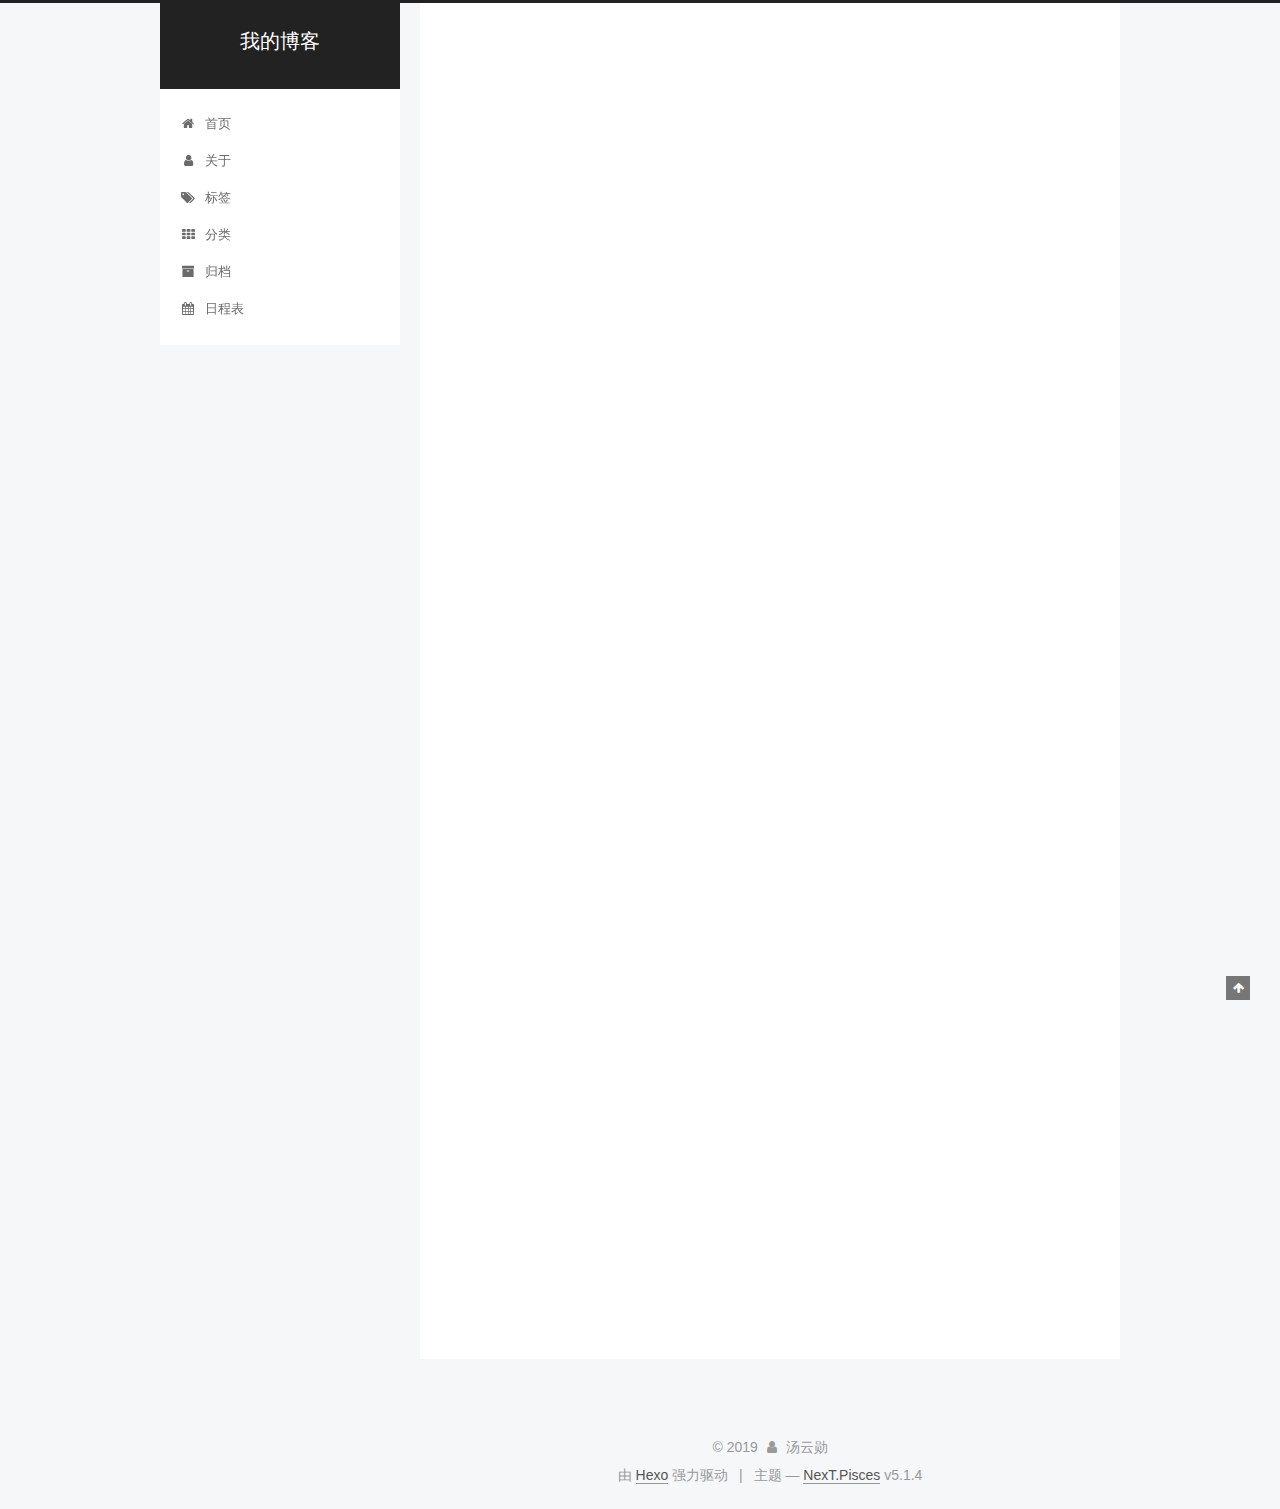
==== commit 2595240d: "Site updated: 2019-03-24 16:15:20" ====
--- a/index.html
+++ b/index.html
@@ -131,6 +131,16 @@
 
 
 
+  <script type="text/javascript">
+    var _hmt = _hmt || [];
+    (function() {
+      var hm = document.createElement("script");
+      hm.src = "https://hm.baidu.com/hm.js?767db4ee1769de108fba6ac84b763cf3";
+      var s = document.getElementsByTagName("script")[0];
+      s.parentNode.insertBefore(hm, s);
+    })();
+  </script>
+
 
 
 
@@ -277,7 +287,7 @@
     <span hidden itemprop="author" itemscope itemtype="http://schema.org/Person">
       <meta itemprop="name" content="汤云勋">
       <meta itemprop="description" content>
-      <meta itemprop="image" content="/images/avatar.gif">
+      <meta itemprop="image" content="/images/chenshan.jpg">
     </span>
 
     <span hidden itemprop="publisher" itemscope itemtype="http://schema.org/Organization">
@@ -321,6 +331,17 @@
 
           
           
+             <span id="/2019/03/21/你好，hello/" class="leancloud_visitors" data-flag-title="你好，hello">
+               <span class="post-meta-divider">|</span>
+               <span class="post-meta-item-icon">
+                 <i class="fa fa-eye"></i>
+               </span>
+               
+                 <span class="post-meta-item-text">阅读次数&#58;</span>
+               
+                 <span class="leancloud-visitors-count"></span>
+             </span>
+          
 
           
 
@@ -397,7 +418,7 @@
     <span hidden itemprop="author" itemscope itemtype="http://schema.org/Person">
       <meta itemprop="name" content="汤云勋">
       <meta itemprop="description" content>
-      <meta itemprop="image" content="/images/avatar.gif">
+      <meta itemprop="image" content="/images/chenshan.jpg">
     </span>
 
     <span hidden itemprop="publisher" itemscope itemtype="http://schema.org/Organization">
@@ -441,6 +462,17 @@
 
           
           
+             <span id="/2019/03/21/hello-world/" class="leancloud_visitors" data-flag-title="Hello World">
+               <span class="post-meta-divider">|</span>
+               <span class="post-meta-item-icon">
+                 <i class="fa fa-eye"></i>
+               </span>
+               
+                 <span class="post-meta-item-text">阅读次数&#58;</span>
+               
+                 <span class="leancloud-visitors-count"></span>
+             </span>
+          
 
           
 
@@ -542,6 +574,8 @@
         <div class="site-overview">
           <div class="site-author motion-element" itemprop="author" itemscope itemtype="http://schema.org/Person">
             
+              <img class="site-author-image" itemprop="image" src="/images/chenshan.jpg" alt="汤云勋">
+            
               <p class="site-author-name" itemprop="name">汤云勋</p>
               <p class="site-description motion-element" itemprop="description">一起学习，一起进步！</p>
           </div>
@@ -770,17 +804,208 @@
   
 
   
-
-  
-
-  
-  
-
-  
-
-  
-
-  
-
+  <script src="https://cdn1.lncld.net/static/js/av-core-mini-0.6.4.js"></script>
+  <script>AV.initialize("442aNTvtd8JHoX7WiPUCy9UN-gzGzoHsz", "O36OeGHuqjbq42YPzrdDf4kI");</script>
+  <script>
+    function showTime(Counter) {
+      var query = new AV.Query(Counter);
+      var entries = [];
+      var $visitors = $(".leancloud_visitors");
+
+      $visitors.each(function () {
+        entries.push( $(this).attr("id").trim() );
+      });
+
+      query.containedIn('url', entries);
+      query.find()
+        .done(function (results) {
+          var COUNT_CONTAINER_REF = '.leancloud-visitors-count';
+
+          if (results.length === 0) {
+            $visitors.find(COUNT_CONTAINER_REF).text(0);
+            return;
+          }
+
+          for (var i = 0; i < results.length; i++) {
+            var item = results[i];
+            var url = item.get('url');
+            var time = item.get('time');
+            var element = document.getElementById(url);
+
+            $(element).find(COUNT_CONTAINER_REF).text(time);
+          }
+          for(var i = 0; i < entries.length; i++) {
+            var url = entries[i];
+            var element = document.getElementById(url);
+            var countSpan = $(element).find(COUNT_CONTAINER_REF);
+            if( countSpan.text() == '') {
+              countSpan.text(0);
+            }
+          }
+        })
+        .fail(function (object, error) {
+          console.log("Error: " + error.code + " " + error.message);
+        });
+    }
+
+    function addCount(Counter) {
+      var $visitors = $(".leancloud_visitors");
+      var url = $visitors.attr('id').trim();
+      var title = $visitors.attr('data-flag-title').trim();
+      var query = new AV.Query(Counter);
+
+      query.equalTo("url", url);
+      query.find({
+        success: function(results) {
+          if (results.length > 0) {
+            var counter = results[0];
+            counter.fetchWhenSave(true);
+            counter.increment("time");
+            counter.save(null, {
+              success: function(counter) {
+                var $element = $(document.getElementById(url));
+                $element.find('.leancloud-visitors-count').text(counter.get('time'));
+              },
+              error: function(counter, error) {
+                console.log('Failed to save Visitor num, with error message: ' + error.message);
+              }
+            });
+          } else {
+            var newcounter = new Counter();
+            /* Set ACL */
+            var acl = new AV.ACL();
+            acl.setPublicReadAccess(true);
+            acl.setPublicWriteAccess(true);
+            newcounter.setACL(acl);
+            /* End Set ACL */
+            newcounter.set("title", title);
+            newcounter.set("url", url);
+            newcounter.set("time", 1);
+            newcounter.save(null, {
+              success: function(newcounter) {
+                var $element = $(document.getElementById(url));
+                $element.find('.leancloud-visitors-count').text(newcounter.get('time'));
+              },
+              error: function(newcounter, error) {
+                console.log('Failed to create');
+              }
+            });
+          }
+        },
+        error: function(error) {
+          console.log('Error:' + error.code + " " + error.message);
+        }
+      });
+    }
+
+    $(function() {
+      var Counter = AV.Object.extend("Counter");
+      if ($('.leancloud_visitors').length == 1) {
+        addCount(Counter);
+      } else if ($('.post-title-link').length > 1) {
+        showTime(Counter);
+      }
+    });
+  </script>
+
+
+
+  
+
+  
+
+  
+  
+
+  
+
+  
+
+  
+
+  
+  	 <!-- custom analytics part create by xiamo -->
+<script src="https://cdn1.lncld.net/static/js/av-core-mini-0.6.1.js"></script>
+<script>AV.initialize("442aNTvtd8JHoX7WiPUCy9UN-gzGzoHsz", "O36OeGHuqjbq42YPzrdDf4kI");</script>
+<script>
+function showTime(Counter) {
+	var query = new AV.Query(Counter);
+	$(".leancloud_visitors").each(function() {
+		var url = $(this).attr("id").trim();
+		query.equalTo("url", url);
+		query.find({
+			success: function(results) {
+				if (results.length == 0) {
+					var content = $(document.getElementById(url)).text() + ': 0';
+					$(document.getElementById(url)).text(content);
+					return;
+				}
+				for (var i = 0; i < results.length; i++) {
+					var object = results[i];
+					var content = $(document.getElementById(url)).text() + ': ' + object.get('time');
+					$(document.getElementById(url)).text(content);
+				}
+			},
+			error: function(object, error) {
+				console.log("Error: " + error.code + " " + error.message);
+			}
+		});
+
+	});
+}
+
+function addCount(Counter) {
+	var Counter = AV.Object.extend("Counter");
+	url = $(".leancloud_visitors").attr('id').trim();
+	title = $(".leancloud_visitors").attr('data-flag-title').trim();
+	var query = new AV.Query(Counter);
+	query.equalTo("url", url);
+	query.find({
+		success: function(results) {
+			if (results.length > 0) {
+				var counter = results[0];
+				counter.fetchWhenSave(true);
+				counter.increment("time");
+				counter.save(null, {
+					success: function(counter) {
+						var content = $(document.getElementById(url)).text() + ': ' + counter.get('time');
+						$(document.getElementById(url)).text(content);
+					},
+					error: function(counter, error) {
+						console.log('Failed to save Visitor num, with error message: ' + error.message);
+					}
+				});
+			} else {
+				var newcounter = new Counter();
+				newcounter.set("title", title);
+				newcounter.set("url", url);
+				newcounter.set("time", 1);
+				newcounter.save(null, {
+					success: function(newcounter) {
+					    console.log("newcounter.get('time')="+newcounter.get('time'));
+						var content = $(document.getElementById(url)).text() + ': ' + newcounter.get('time');
+						$(document.getElementById(url)).text(content);
+					},
+					error: function(newcounter, error) {
+						console.log('Failed to create');
+					}
+				});
+			}
+		},
+		error: function(error) {
+			console.log('Error:' + error.code + " " + error.message);
+		}
+	});
+}
+$(function() {
+	var Counter = AV.Object.extend("Counter");
+	if ($('.leancloud_visitors').length == 1) {
+		addCount(Counter);
+	} else if ($('.post-title-link').length > 1) {
+		showTime(Counter);
+	}
+});
+</script>
+  
 </body>
 </html>
